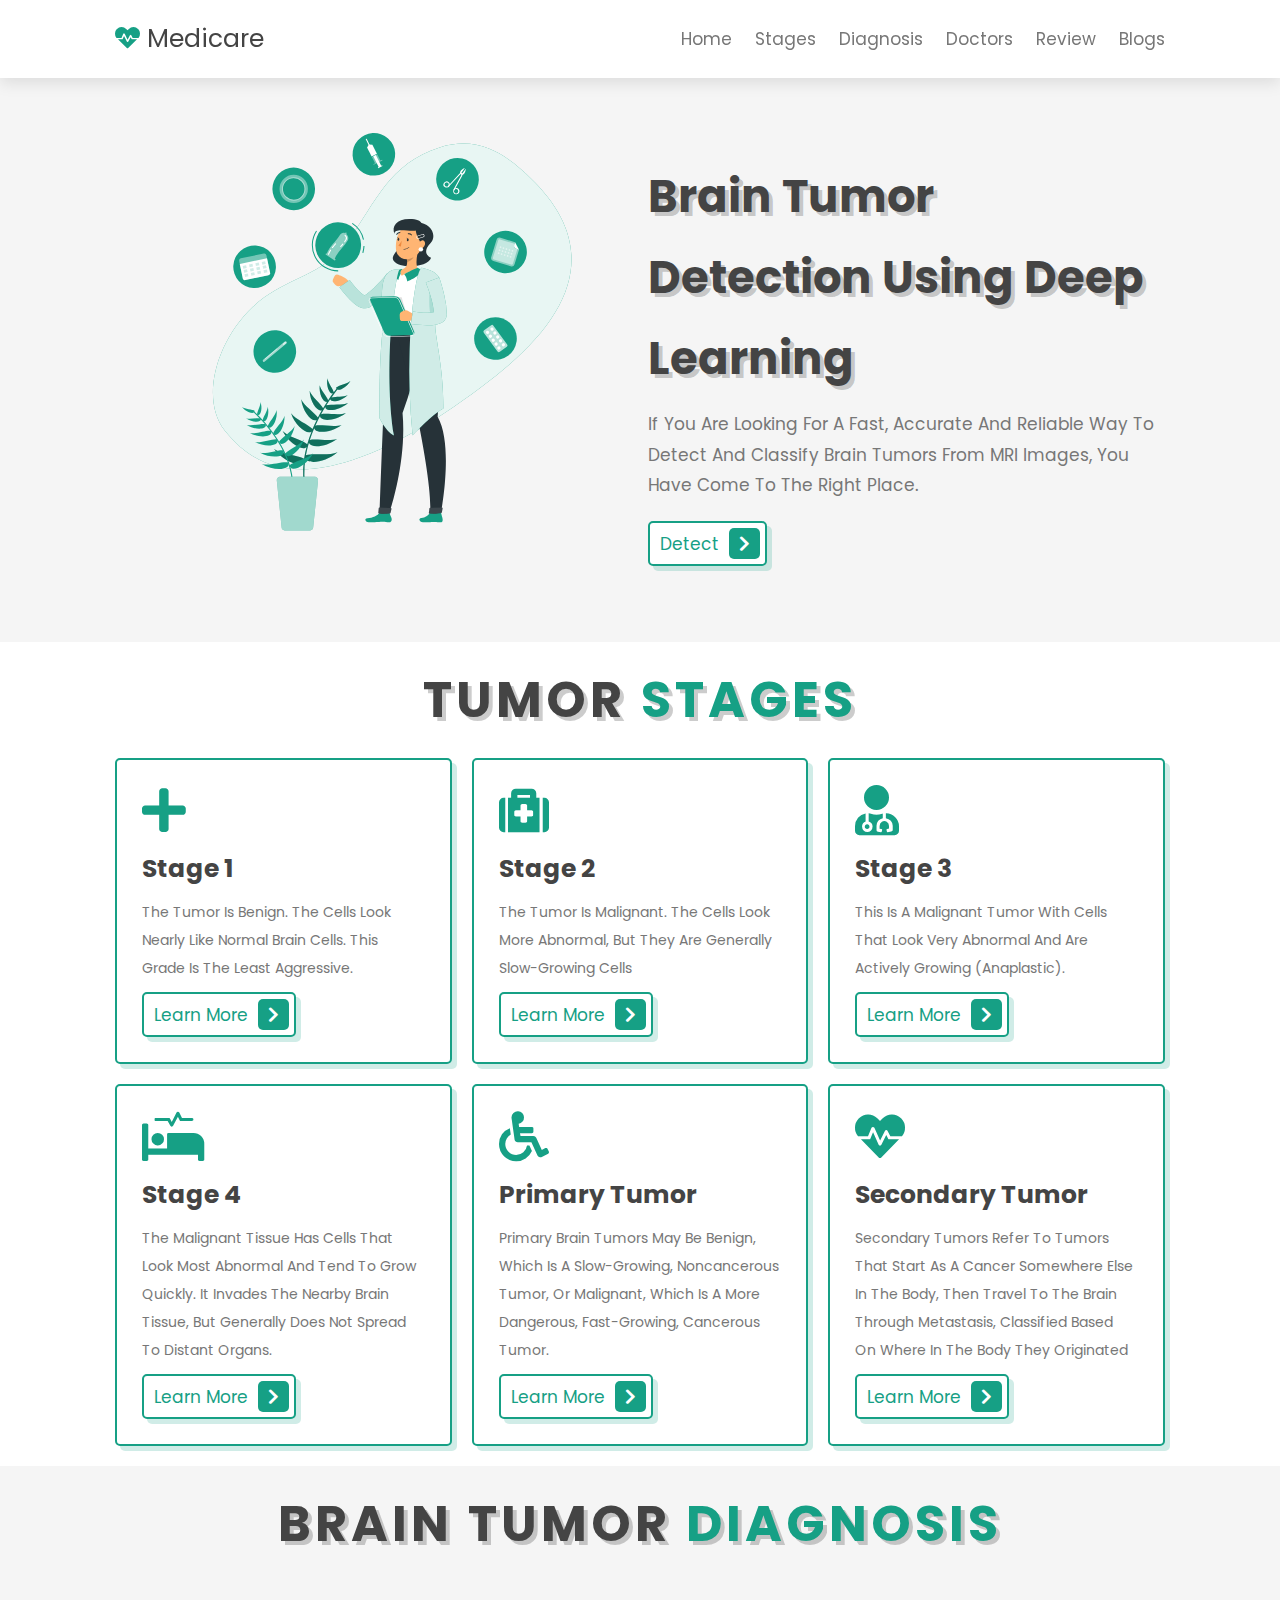
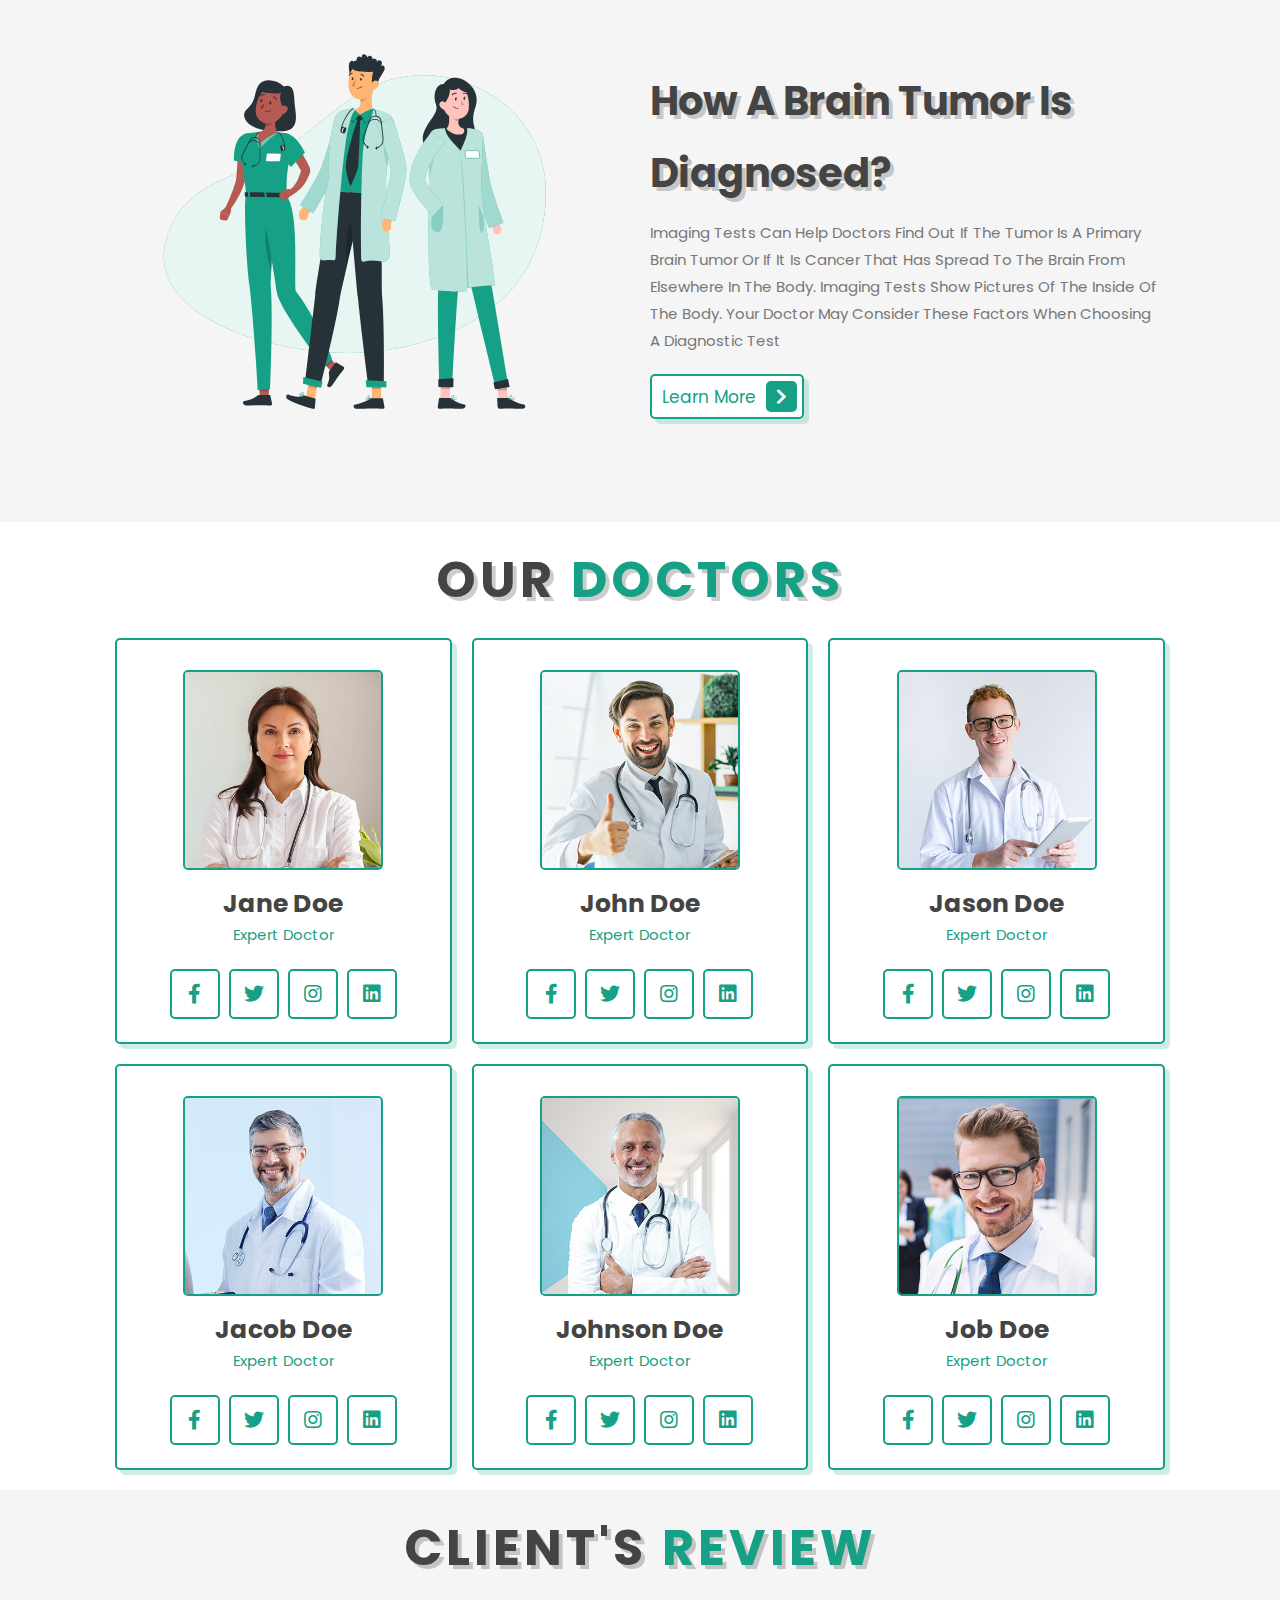
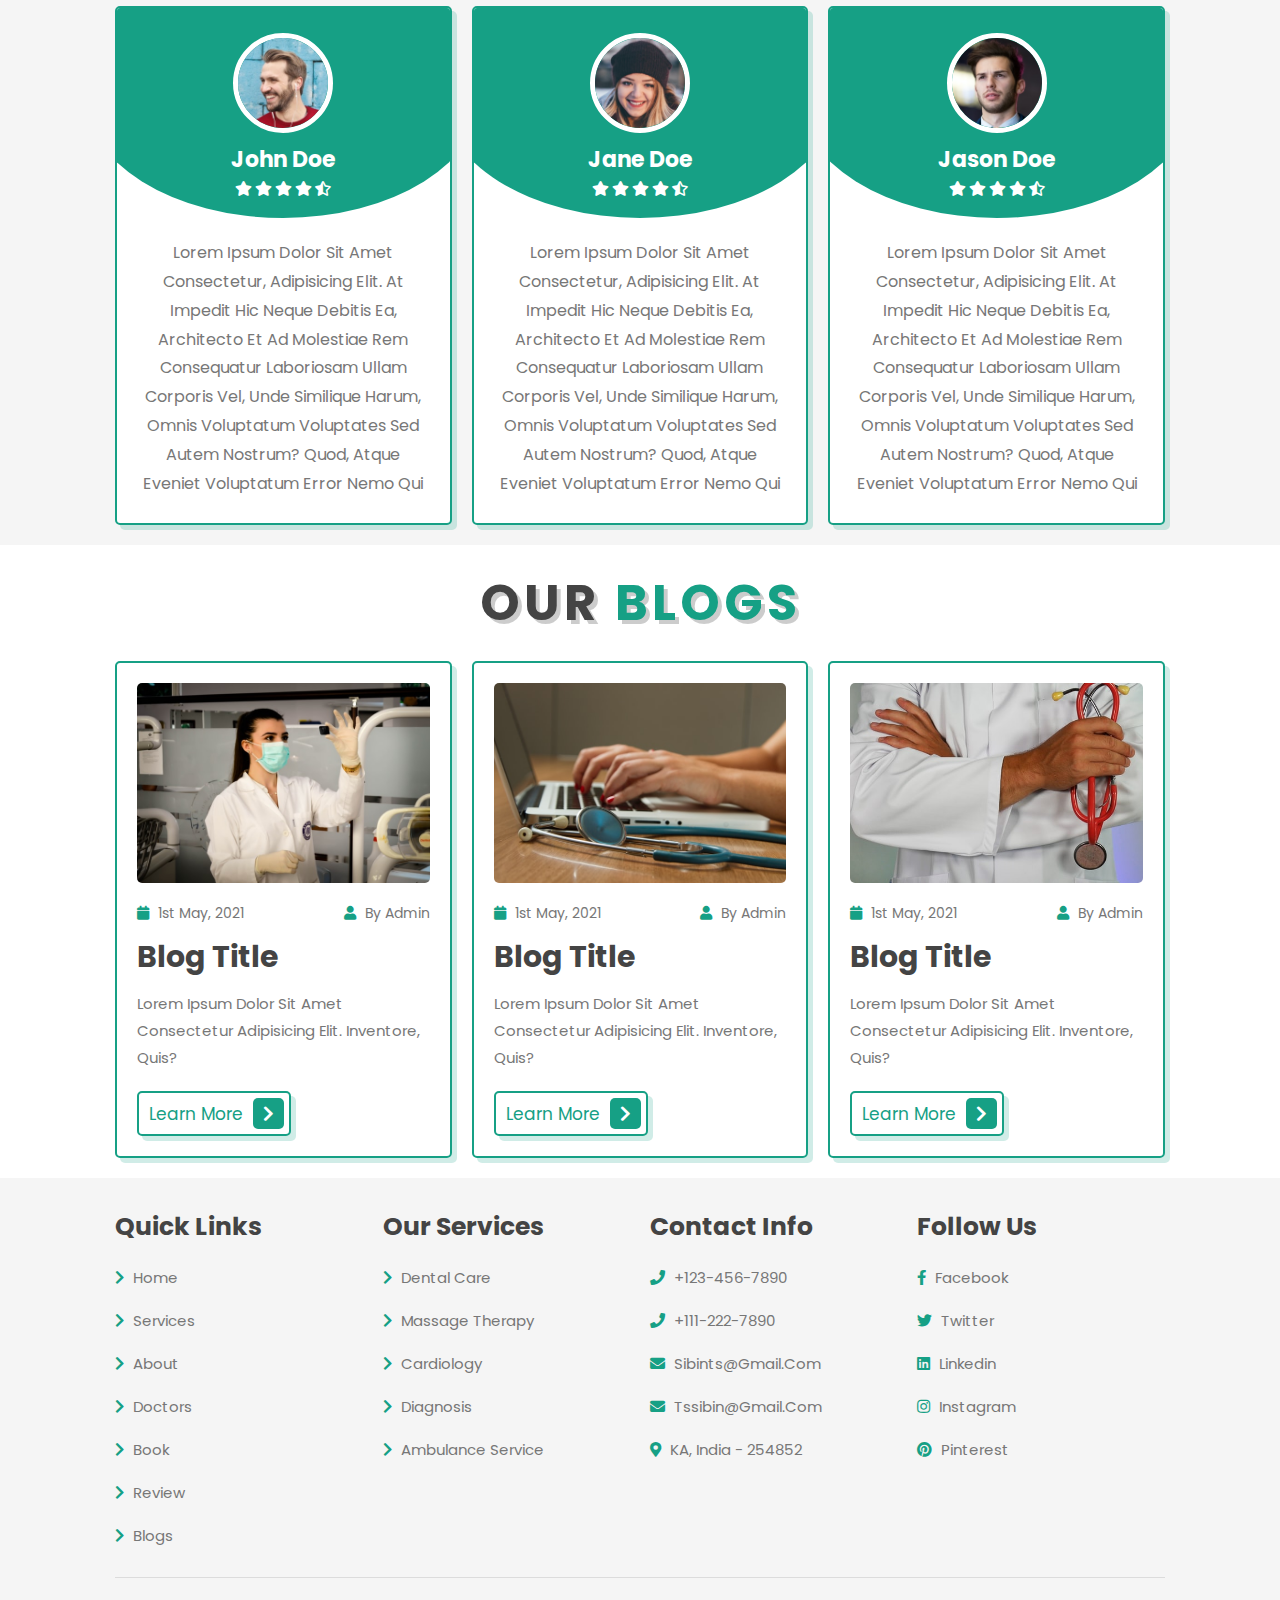
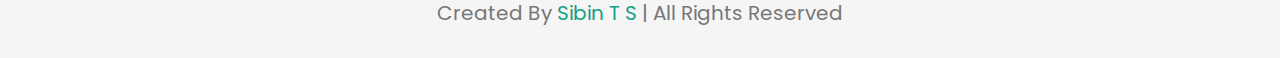
==== index.html @ 8ecdb1a4 "first commit" ====
<!DOCTYPE html>
<html lang="en">

<head>
    <meta charset="UTF-8">
    <meta http-equiv="X-UA-Compatible" content="IE=edge">
    <meta name="viewport" content="width=device-width, initial-scale=1.0">
    <link rel="icon" type="image/x-icon" href="/image/favicon/favicon.jpg">
    <title>Medicare</title>

    <!-- font awesome cdn link -->
    <link rel="stylesheet" href="https://cdnjs.cloudflare.com/ajax/libs/font-awesome/5.15.4/css/all.min.css">

    <!-- custom css file link -->
    <link rel="stylesheet" href="style.css">

</head>

<body>

    <!-- header section starts -->

    <header class="header">

        <a href="#" class="logo"> <i class="fas fa-heartbeat"></i> medicare </a>

        <nav class="navbar">
            <a href="#home">home</a>
            <a href="#stages">stages</a>
            <a href="#diagnosis">diagnosis</a>
            <a href="#doctors">doctors</a>
            <!-- <a href="#book">upload</a> -->
            <a href="#review">review</a>
            <a href="#blogs">blogs</a>
        </nav>

        <div id="menu-btn" class="fas fa-bars"></div>

    </header>


    <!-- header section ends -->

    <!-- home section start -->

    <section class="home" id="home">

        <div class="image">
            <img src="image/home-img.svg" alt="">
        </div>

        <div class="content">
            <h3>Brain Tumor detection using Deep Learning</h3>
            <p>If you are looking for a fast, accurate and reliable way to detect and classify brain tumors from MRI images, you have come to the right place.</p>
            <a href="#" class="btn"> detect <span class="fas fa-chevron-right"></span> </a>
        </div>


    </section>


    <!-- stages section starts -->

    <section class="stages" id="stages">

        <h1 class="heading"> Tumor <span>stages</span> </h1>

        <div class="box-container">

            <div class="box">
                <i class="fas fa-plus"></i>
                <h3>Stage 1</h3>
                <p>The tumor is benign. The cells look nearly like normal brain cells. This grade is the least aggressive.</p>
                <a href="stages/stage1.html" class="btn"> learn more <span class="fas fa-chevron-right"></span> </a>
            </div>

            <div class="box">
                <i class="fas fa-medkit"></i>
                <h3>Stage 2</h3>
                <p>The tumor is malignant. The cells look more abnormal, but they are generally slow-growing cells</p>
                <a href="stages/stage2.html" class="btn"> learn more <span class="fas fa-chevron-right"></span> </a>
            </div>

            <div class="box">
                <i class="fas fa-user-md"></i>
                <h3>Stage 3</h3>
                <p>This is a malignant tumor with cells that look very abnormal and are actively growing (anaplastic).</p>
                <a href="stages/stage3.html" class="btn"> learn more <span class="fas fa-chevron-right"></span> </a>
            </div>

            <div class="box">
                <i class="fas fa-procedures"></i>
                <h3>Stage 4</h3>
                <p>The malignant tissue has cells that look most abnormal and tend to grow quickly. It invades the nearby brain tissue, but generally does not spread to distant organs. </p>
                <a href="stages/stage4.html" class="btn"> learn more <span class="fas fa-chevron-right"></span> </a>
            </div>

            <div class="box">
                <i class="fa fa-wheelchair"></i>
                <h3>Primary tumor</h3>
                <p>Primary brain tumors may be benign, which is a slow-growing, noncancerous tumor, or malignant, which is a more dangerous, fast-growing, cancerous tumor.</p>
                <a href="stages/primary.html" class="btn"> learn more <span class="fas fa-chevron-right"></span> </a>
            </div>

            <div class="box">
                <i class="fas fa-heartbeat"></i>
                <h3>Secondary tumor</h3>
                <p>Secondary tumors refer to tumors that start as a cancer somewhere else in the body, then travel to the brain through metastasis, classified based on where in the body they originated</p>
                <a href="stages/secondary.html" class="btn"> learn more <span class="fas fa-chevron-right"></span> </a>
            </div>

        </div>

    </section>


    <!-- stages section ends -->

    <!-- diagnosis section starts -->

    <section class="diagnosis" id="diagnosis">

        <h1 class="heading"> brain tumor <span>diagnosis</span></h1>

        <div class="row">
            <div class="image">
                <img src="image/about-img.svg" alt="">
            </div>

            <div class="content">
                <h3>How a brain tumor is diagnosed?</h3>
                <p>Imaging tests can help doctors find out if the tumor is a primary brain tumor or if it is cancer that has spread to the brain from elsewhere in the body. Imaging tests show pictures of the inside of the body.
                    Your doctor may consider these factors when choosing a diagnostic test</p>
                <a href="diagnosis.html" class="btn"> learn more <span class="fas fa-chevron-right"></span> </a>
            </div>

        </div>

    </section>

    <!-- diagnosis section ends -->

    <!-- doctors section starts -->

    <section class="doctors" id="doctors">

        <h1 class="heading"> our <span>doctors</span> </h1>

        <div class="box-container">

            <div class="box">
                <img src="image/doc-1.jpg" alt="">
                <h3>Jane Doe</h3>
                <span>expert doctor</span>
                <div class="share">
                    <a href="#" class="fab fa-facebook-f"></a>
                    <a href="#" class="fab fa-twitter"></a>
                    <a href="#" class="fab fa-instagram"></a>
                    <a href="#" class="fab fa-linkedin"></a>
                </div>
            </div>

            <div class="box">
                <img src="image/doc-2.jpg" alt="">
                <h3>John Doe</h3>
                <span>expert doctor</span>
                <div class="share">
                    <a href="#" class="fab fa-facebook-f"></a>
                    <a href="#" class="fab fa-twitter"></a>
                    <a href="#" class="fab fa-instagram"></a>
                    <a href="#" class="fab fa-linkedin"></a>
                </div>
            </div>

            <div class="box">
                <img src="image/doc-3.jpg" alt="">
                <h3>Jason Doe</h3>
                <span>expert doctor</span>
                <div class="share">
                    <a href="#" class="fab fa-facebook-f"></a>
                    <a href="#" class="fab fa-twitter"></a>
                    <a href="#" class="fab fa-instagram"></a>
                    <a href="#" class="fab fa-linkedin"></a>
                </div>
            </div>

            <div class="box">
                <img src="image/doc-4.jpg" alt="">
                <h3>Jacob Doe</h3>
                <span>expert doctor</span>
                <div class="share">
                    <a href="#" class="fab fa-facebook-f"></a>
                    <a href="#" class="fab fa-twitter"></a>
                    <a href="#" class="fab fa-instagram"></a>
                    <a href="#" class="fab fa-linkedin"></a>
                </div>
            </div>

            <div class="box">
                <img src="image/doc-5.jpg" alt="">
                <h3>Johnson Doe</h3>
                <span>expert doctor</span>
                <div class="share">
                    <a href="#" class="fab fa-facebook-f"></a>
                    <a href="#" class="fab fa-twitter"></a>
                    <a href="#" class="fab fa-instagram"></a>
                    <a href="#" class="fab fa-linkedin"></a>
                </div>
            </div>

            <div class="box">
                <img src="image/doc-6.jpg" alt="">
                <h3>Job Doe</h3>
                <span>expert doctor</span>
                <div class="share">
                    <a href="#" class="fab fa-facebook-f"></a>
                    <a href="#" class="fab fa-twitter"></a>
                    <a href="#" class="fab fa-instagram"></a>
                    <a href="#" class="fab fa-linkedin"></a>
                </div>
            </div>

        </div>

    </section>

    <!-- doctors section starts -->

    <!-- booking section starts -->
<!-- 
    <section class="book" id="book">

        <h1 class="heading"> <span>book</span> now </h1>

        <div class="row">

            <div class="image">
                <img src="image/book-img.svg" alt="">
            </div>

            <form action="">
                <h3>book appointment</h3>
                <input type="text" placeholder="your name" class="box">
                <input type="text" placeholder="your number" class="box">
                <input type="email" placeholder="your email" class="box">
                <input type="date" class="box">
                <input type="submit" value="book now" class="btn">
            </form>

        </div>

    </section> -->

    <!-- booking section ends -->

    <!-- review section starts -->

    <section class="review" id="review">

        <h1 class="heading"> client's <span>review</span> </h1>

        <div class="box-container">

            <div class="box">
                <img src="image/pic-1.png" alt="">
                <h3>John Doe</h3>
                <div class="stars">
                    <i class="fas fa-star"></i>
                    <i class="fas fa-star"></i>
                    <i class="fas fa-star"></i>
                    <i class="fas fa-star"></i>
                    <i class="fas fa-star-half-alt"></i>
                </div>
                <p class="text">Lorem ipsum dolor sit amet consectetur, adipisicing elit. At impedit hic neque debitis ea, architecto et ad molestiae rem consequatur laboriosam ullam corporis vel, unde similique harum, omnis voluptatum voluptates sed autem nostrum? Quod, atque eveniet voluptatum error nemo qui</p>
            </div>

            <div class="box">
                <img src="image/pic-2.png" alt="">
                <h3>Jane Doe</h3>
                <div class="stars">
                    <i class="fas fa-star"></i>
                    <i class="fas fa-star"></i>
                    <i class="fas fa-star"></i>
                    <i class="fas fa-star"></i>
                    <i class="fas fa-star-half-alt"></i>
                </div>
                <p class="text">Lorem ipsum dolor sit amet consectetur, adipisicing elit. At impedit hic neque debitis ea, architecto et ad molestiae rem consequatur laboriosam ullam corporis vel, unde similique harum, omnis voluptatum voluptates sed autem nostrum? Quod, atque eveniet voluptatum error nemo qui</p>
            </div>

            <div class="box">
                <img src="image/pic-3.png" alt="">
                <h3>Jason Doe</h3>
                <div class="stars">
                    <i class="fas fa-star"></i>
                    <i class="fas fa-star"></i>
                    <i class="fas fa-star"></i>
                    <i class="fas fa-star"></i>
                    <i class="fas fa-star-half-alt"></i>
                </div>
                <p class="text">Lorem ipsum dolor sit amet consectetur, adipisicing elit. At impedit hic neque debitis ea, architecto et ad molestiae rem consequatur laboriosam ullam corporis vel, unde similique harum, omnis voluptatum voluptates sed autem nostrum? Quod, atque eveniet voluptatum error nemo qui</p>
            </div>

        </div>

    </section>

    <!-- review section ends -->

    <!-- blogs section starts -->

    <section class="blogs" id="blogs">

        <h1 class="heading"> our <span>blogs</span> </h1>

        <div class="box-container">

            <div class="box">
                <div class="image">
                    <img src="image/blog-1.jpg" alt="">
                </div>
                <div class="content">
                    <div class="icon">
                        <a href="#"> <i class="fas fa-calendar"></i> 1st may, 2021 </a>
                        <a href="#"> <i class="fas fa-user"></i> by admin </a>
                    </div>
                    <h3>blog title</h3>
                    <p>Lorem ipsum dolor sit amet consectetur adipisicing elit. Inventore, quis?</p>
                    <a href="#" class="btn"> learn more <span class="fas fa-chevron-right"></span> </a>
                </div>
            </div>

            <div class="box">
                <div class="image">
                    <img src="image/blog-2.jpg" alt="">
                </div>
                <div class="content">
                    <div class="icon">
                        <a href="#"> <i class="fas fa-calendar"></i> 1st may, 2021 </a>
                        <a href="#"> <i class="fas fa-user"></i> by admin </a>
                    </div>
                    <h3>blog title</h3>
                    <p>Lorem ipsum dolor sit amet consectetur adipisicing elit. Inventore, quis?</p>
                    <a href="#" class="btn"> learn more <span class="fas fa-chevron-right"></span> </a>
                </div>
            </div>

            <div class="box">
                <div class="image">
                    <img src="image/blog-3.jpg" alt="">
                </div>
                <div class="content">
                    <div class="icon">
                        <a href="#"> <i class="fas fa-calendar"></i> 1st may, 2021 </a>
                        <a href="#"> <i class="fas fa-user"></i> by admin </a>
                    </div>
                    <h3>blog title</h3>
                    <p>Lorem ipsum dolor sit amet consectetur adipisicing elit. Inventore, quis?</p>
                    <a href="#" class="btn"> learn more <span class="fas fa-chevron-right"></span> </a>
                </div>
            </div>

        </div>

    </section>

    <!-- blogs section ends -->

    <!-- footer section starts -->

    <section class="footer">

        <div class="box-container">

            <div class="box">
                <h3>quick links</h3>
                <a href="#"> <i class="fas fa-chevron-right"></i> home </a>
                <a href="#"> <i class="fas fa-chevron-right"></i> services </a>
                <a href="#"> <i class="fas fa-chevron-right"></i> about </a>
                <a href="#"> <i class="fas fa-chevron-right"></i> doctors </a>
                <a href="#"> <i class="fas fa-chevron-right"></i> book </a>
                <a href="#"> <i class="fas fa-chevron-right"></i> review </a>
                <a href="#"> <i class="fas fa-chevron-right"></i> blogs </a>
            </div>

            <div class="box">
                <h3>our services</h3>
                <a href="#"> <i class="fas fa-chevron-right"></i> dental care </a>
                <a href="#"> <i class="fas fa-chevron-right"></i> massage therapy </a>
                <a href="#"> <i class="fas fa-chevron-right"></i> cardiology </a>
                <a href="#"> <i class="fas fa-chevron-right"></i> diagnosis </a>
                <a href="#"> <i class="fas fa-chevron-right"></i> ambulance service </a>
            </div>

            <div class="box">
                <h3>contact info</h3>
                <a href="#"> <i class="fas fa-phone"></i> +123-456-7890 </a>
                <a href="#"> <i class="fas fa-phone"></i> +111-222-7890 </a>
                <a href="#"> <i class="fas fa-envelope"></i> sibints@gmail.com </a>
                <a href="#"> <i class="fas fa-envelope"></i> tssibin@gmail.com </a>
                <a href="#"> <i class="fas fa-map-marker-alt"></i> KA, India - 254852 </a>              
            </div>

            <div class="box">
                <h3>follow us</h3>
                <a href="#"> <i class="fab fa-facebook-f"></i> facebook </a>
                <a href="#"> <i class="fab fa-twitter"></i> twitter </a>
                <a href="#"> <i class="fab fa-linkedin"></i> linkedin </a>
                <a href="#"> <i class="fab fa-instagram"></i> instagram </a>
                <a href="#"> <i class="fab fa-pinterest"></i> pinterest </a> 
            </div>

        </div>

        <div class="credit"> created by <span>Sibin T S</span> | all rights reserved </div>

    </section>

    <!-- footer section ends -->







    <!-- custom js file link -->
    <script src="script.js"></script>

</body>

</html>
---- style.css ----
@import url('https://fonts.googleapis.com/css2?family=Poppins:wght@100;200;300;400;500;600;700&display=swap');

:root {
    --green: #16a085;
    --black: #444;
    --light-color: #777;
    --box-shadow: .5rem .5rem 0 rgba(22, 160, 133, .2);
    --text-shadow: .4rem .4rem 0 rgba(0, 0, 0, .2);
    --border: .2rem solid var(--green);
}

* {
    font-family: 'Poppins', sans-serif;
    margin: 0;
    padding: 0;
    box-sizing: border-box;
    outline: none;
    border: none;
    text-transform: capitalize;
    transition: all .2s ease-out;
    text-decoration: none;
}

html {
    font-size: 62.5%;
    overflow-x: hidden;
    scroll-padding-top: 7rem;
    scroll-behavior: smooth;
}

section {
    padding: 2rem 9%;
}

section:nth-child(even) {
    background: #f5f5f5;
}

.heading {
    text-align: center;
    padding-bottom: 2rem;
    text-shadow: var(--text-shadow);
    text-transform: uppercase;
    color: var(--black);
    font-size: 5rem;
    letter-spacing: .4rem;
}

.heading span {
    text-transform: uppercase;
    color: var(--green);
}

.btn {
    display: inline-block;
    margin-top: 1rem;
    padding: .5rem;
    padding-left: 1rem;
    border: var(--border);
    border-radius: .5rem;
    box-shadow: var(--box-shadow);
    color: var(--green);
    cursor: pointer;
    font-size: 1.7rem;
    background: #fff;
}

.btn span {
    padding: .7rem 1rem;
    border-radius: .5rem;
    background: var(--green);
    color: #fff;
    margin-left: .5rem;
}

.btn:hover {
    background: var(--green);
    color: #fff;
}

.btn:hover span {
    color: var(--green);
    background: #fff;
    margin-left: 1rem;
}

.header {
    padding: 2rem 9%;
    position: fixed;
    top: 0;
    left: 0;
    right: 0;
    z-index: 1000;
    box-shadow: 0 .5rem 1.5rem rgba(0, 0, 0, .1);
    display: flex;
    align-items: center;
    justify-content: space-between;
    background: #fff;
}

.header .logo {
    font-size: 2.5rem;
    color: var(--black);
}

.header .logo i {
    color: var(--green);
}

.header .navbar a {
    font-size: 1.7rem;
    color: var(--light-color);
    margin-left: 2rem;
}

.header .navbar a:hover {
    color: var(--green);
}

#menu-btn {
    font-size: 2.5rem;
    border-radius: .5rem;
    background: #eee;
    color: var(--green);
    padding: 1rem 1.5rem;
    cursor: pointer;
    display: none;
}

.home {
    display: flex;
    align-items: center;
    flex-wrap: wrap;
    gap: 1.5rem;
    padding-top: 10rem;
}

.home .image {
    flex: 1 1 45rem;
}

.home .image img {
    width: 100%;
}

.home .content {
    flex: 1 1 45rem;
}

.home .content h3 {
    font-size: 4.5rem;
    color: var(--black);
    line-height: 1.8;
    text-shadow: var(--text-shadow);
}

.home .content p {
    font-size: 1.7rem;
    color: var(--light-color);
    line-height: 1.8;
    padding: 1rem 0;
}

.stages .box-container {
    display: grid;
    grid-template-columns: repeat(auto-fit, minmax(30rem, 1fr));
    gap: 2rem;
}

.stages .box-container .box {
    background: #fff;
    border-radius: .5rem;
    box-shadow: var(--box-shadow);
    border: var(--border);
    padding: 2.5rem;
}

.stages .box-container .box i {
    color: var(--green);
    font-size: 5rem;
    padding-bottom: .5rem;
}

.stages .box-container .box h3 {
    color: var(--black);
    font-size: 2.5rem;
    padding: 1rem 0;
}

.stages .box-container .box p {
    color: var(--light-color);
    font-size: 1.4rem;
    line-height: 2;
}

.diagnosis .row {
    display: flex;
    align-items: center;
    flex-wrap: wrap;
    gap: 2rem;
}

.diagnosis .row .image {
    flex: 1 1 45rem;
}

.diagnosis .row .image img {
    width: 100%;
}

.diagnosis .row .content {
    flex: 1 1 45rem;
}

.diagnosis .row .content h3 {
    color: var(--black);
    text-shadow: var(--text-shadow);
    font-size: 4rem;
    line-height: 1.8;
}

.diagnosis .row .content p {
    color: var(--light-color);
    padding: 1rem 0;
    font-size: 1.5rem;
    line-height: 1.8;
}

.doctors .box-container {
    display: grid;
    grid-template-columns: repeat(auto-fit, minmax(30rem, 1fr));
    gap: 2rem;
}

.doctors .box-container .box {
    text-align: center;
    background: #fff;
    border-radius: .5rem;
    border: var(--border);
    box-shadow: var(--box-shadow);
    padding: 2rem;
}

.doctors .box-container .box img {
    height: 20rem;
    border: var(--border);
    border-radius: .5rem;
    margin-top: 1rem;
    margin-bottom: 1rem;
}

.doctors .box-container .box h3 {
    color: var(--black);
    font-size: 2.5rem;
}

.doctors .box-container .box span {
    color: var(--green);
    font-size: 1.5rem;
}

.doctors .box-container .box .share {
    padding-top: 2rem;
}

.doctors .box-container .box .share a {
    height: 5rem;
    width: 5rem;
    line-height: 4.5rem;
    font-size: 2rem;
    color: var(--green);
    border-radius: .5rem;
    border: var(--border);
    margin: .3rem;
}

.doctors .box-container .box .share a:hover {
    background: var(--green);
    color: #fff;
    box-shadow: var(--box-shadow);
}

.book .row {
    display: flex;
    align-items: center;
    flex-wrap: wrap;
    gap: 2rem;
}

.book .row .image {
    flex: 1 1 45rem;
}

.book .row .image img {
    width: 100%;
}

.book .row form {
    flex: 1 1 45rem;
    background: #fff;
    border: var(--border);
    box-shadow: var(--box-shadow);
    text-align: center;
    padding: 2rem;
    border-radius: .5rem;
}

.book .row form h3 {
    color: var(--black);
    padding-bottom: 1rem;
    font-size: 3rem;
}

.book .row form .box {
    width: 100%;
    margin: .7rem 0;
    border-radius: .5rem;
    border: var(--border);
    font-size: 1.6rem;
    color: var(--black);
    text-transform: none;
    padding: 1rem;
}

.book .row form .btn {
    padding: 1rem 4rem;
}

.review .box-container {
    display: grid;
    grid-template-columns: repeat(auto-fit, minmax(27rem, 1fr));
    gap: 2rem;
}

.review .box-container .box {
    border: var(--border);
    box-shadow: var(--box-shadow);
    border-radius: .5rem;
    padding: 2.5rem;
    background: #fff;
    text-align: center;
    position: relative;
    overflow: hidden;
    z-index: 0;
}

.review .box-container .box img {
    height: 10rem;
    width: 10rem;
    border-radius: 50%;
    object-fit: cover;
    border: .5rem solid #fff;
}

.review .box-container .box h3 {
    color: #fff;
    font-size: 2.2rem;
    padding: .5rem 0;
}

.review .box-container .box .stars i {
    color: #fff;
    font-size: 1.5rem;
}

.review .box-container .box .text {
    color: var(--light-color);
    line-height: 1.8;
    font-size: 1.6rem;
    padding-top: 4rem;
}

.review .box-container .box::before {
    content: '';
    position: absolute;
    top: -4rem;
    left: 50%;
    transform: translateX(-50%);
    background: var(--green);
    border-bottom-left-radius: 50%;
    border-bottom-right-radius: 50%;
    height: 25rem;
    width: 120%;
    z-index: -1;
}

.blogs .box-container {
    display: grid;
    grid-template-columns: repeat(auto-fit, minmax(30rem, 1fr));
    gap: 2rem;
}

.blogs .box-container .box {
    border: var(--border);
    box-shadow: var(--box-shadow);
    border-radius: .5rem;
    padding: 2rem;
}

.blogs .box-container .box .image {
    height: 20rem;
    overflow: hidden;
    border-radius: .5rem;
}

.blogs .box-container .box .image img {
    height: 100%;
    width: 100%;
    object-fit: cover;
}

.blogs .box-container .box:hover .image img {
    transform: scale(1.2);
}

.blogs .box-container .box .content {
    padding-top: 1rem;
}

.blogs .box-container .box .content .icon {
    padding: 1rem 0;
    display: flex;
    align-items: center;
    justify-content: space-between;
}

.blogs .box-container .box .content .icon a {
    font-size: 1.4rem;
    color: var(--light-color);
}

.blogs .box-container .box .content .icon a:hover {
    color: var(--green);
}

.blogs .box-container .box .content .icon a i {
    padding-right: .5rem;
    color: var(--green);
}

.blogs .box-container .box .content h3 {
    color: var(--black);
    font-size: 3rem;
}

.blogs .box-container .box .content p {
    color: var(--light-color);
    font-size: 1.5rem;
    line-height: 1.8;
    padding: 1rem 0;
}

.footer .box-container {
    display: grid;
    grid-template-columns: repeat(auto-fit, minmax(22rem, 1fr));
    gap: 2rem;
}

.footer .box-container .box h3 {
    font-size: 2.5rem;
    color: var(--black);
    padding: 1rem 0;
}

.footer .box-container .box a {
    display: block;
    font-size: 1.5rem;
    color: var(--light-color);
    padding: 1rem 0;
}

.footer .box-container .box a i {
    padding-right: .5rem;
    color: var(--green);
}

.footer .box-container .box a:hover i {
    padding-right: 2rem;
}

.footer .credit {
    padding: 1rem;
    padding-top: 2rem;
    margin-top: 2rem;
    text-align: center;
    font-size: 2rem;
    color: var(--light-color);
    border-top: .1rem solid rgba(0, 0, 0, .1);
}

.footer .credit span {
    color: var(--green);
}









/* media queries  */
@media (max-width:991px) {

    html {
        font-size: 55%;
    }

    .header {
        padding: 2rem;
    }

    section {
        padding: 2rem;
    }

}

@media (max-width:768px) {

    #menu-btn {
        display: initial;
    }

    .header .navbar {
        position: absolute;
        top: 115%;
        right: 2rem;
        border-radius: .5rem;
        box-shadow: var(--box-shadow);
        width: 30rem;
        border: var(--border);
        background: #fff;
        transform: scale(0);
        opacity: 0;
        transform-origin: top right;
        transition: none;
    }

    .header .navbar.active {
        transform: scale(1);
        opacity: 1;
        transition: .2s ease-out;
    }

    .header .navbar a {
        font-size: 2rem;
        display: block;
        margin: 2.5rem;
    }

}

@media (max-width:450px) {

    html {
        font-size: 50%;
    }

}
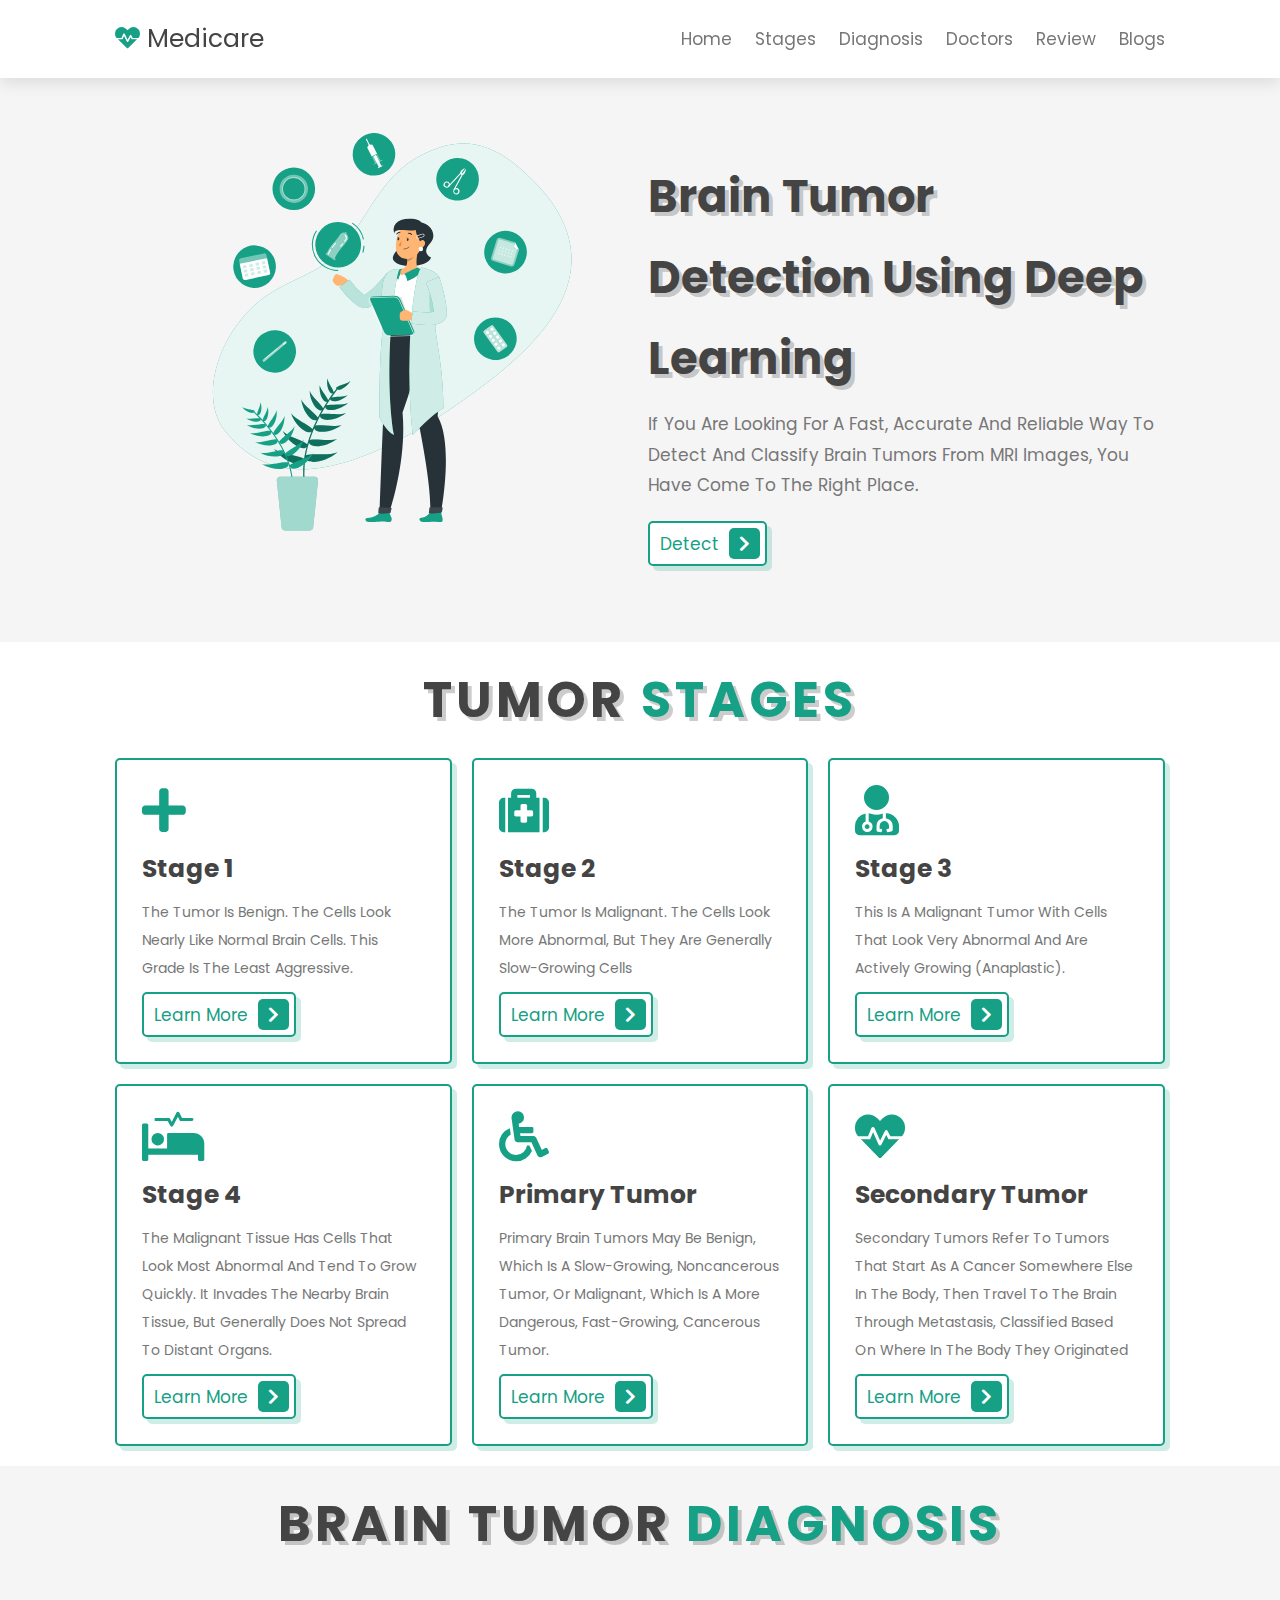
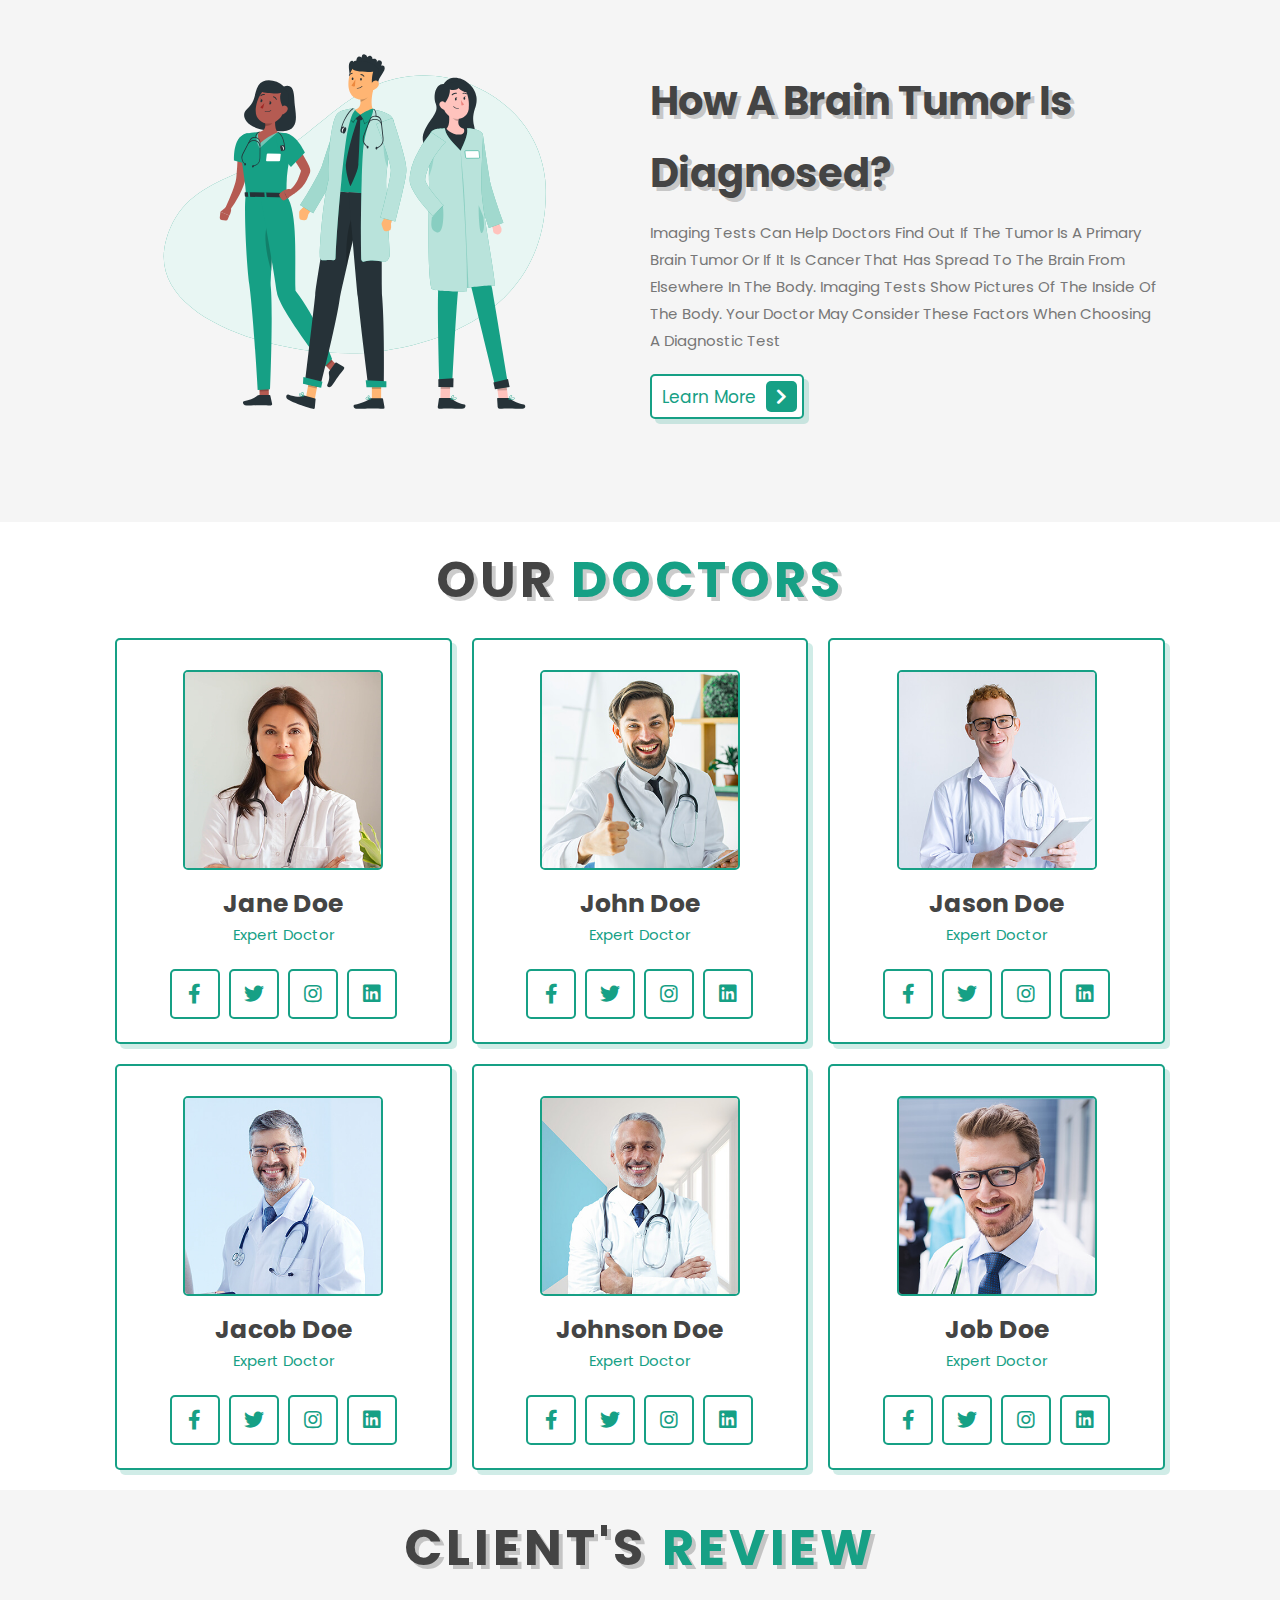
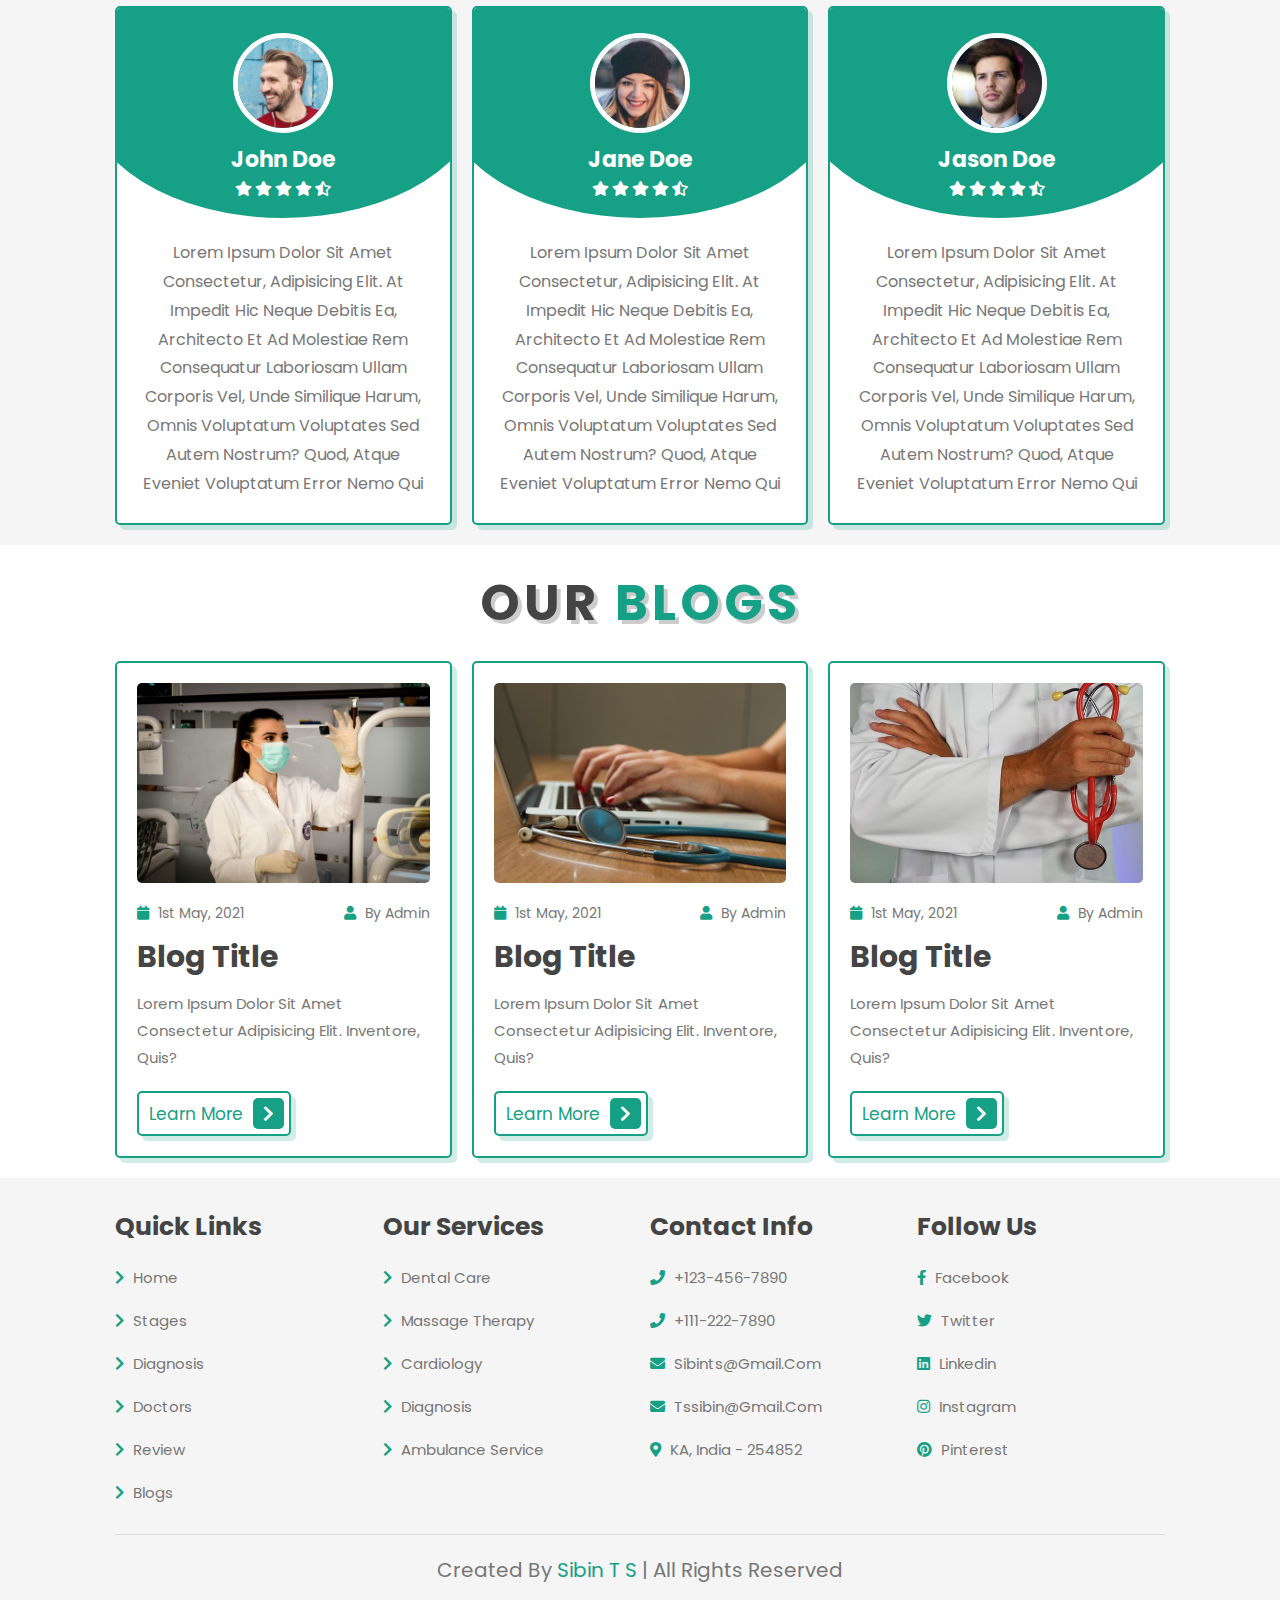
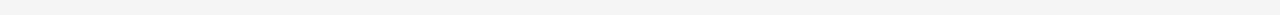
==== commit 24a4f4c0: "stage1 complete" ====
--- a/index.html
+++ b/index.html
@@ -374,10 +374,10 @@
             <div class="box">
                 <h3>quick links</h3>
                 <a href="#"> <i class="fas fa-chevron-right"></i> home </a>
-                <a href="#"> <i class="fas fa-chevron-right"></i> services </a>
-                <a href="#"> <i class="fas fa-chevron-right"></i> about </a>
+                <a href="#"> <i class="fas fa-chevron-right"></i> stages </a>
+                <a href="#"> <i class="fas fa-chevron-right"></i> diagnosis </a>
                 <a href="#"> <i class="fas fa-chevron-right"></i> doctors </a>
-                <a href="#"> <i class="fas fa-chevron-right"></i> book </a>
+                <!-- <a href="#"> <i class="fas fa-chevron-right"></i> book </a> -->
                 <a href="#"> <i class="fas fa-chevron-right"></i> review </a>
                 <a href="#"> <i class="fas fa-chevron-right"></i> blogs </a>
             </div>
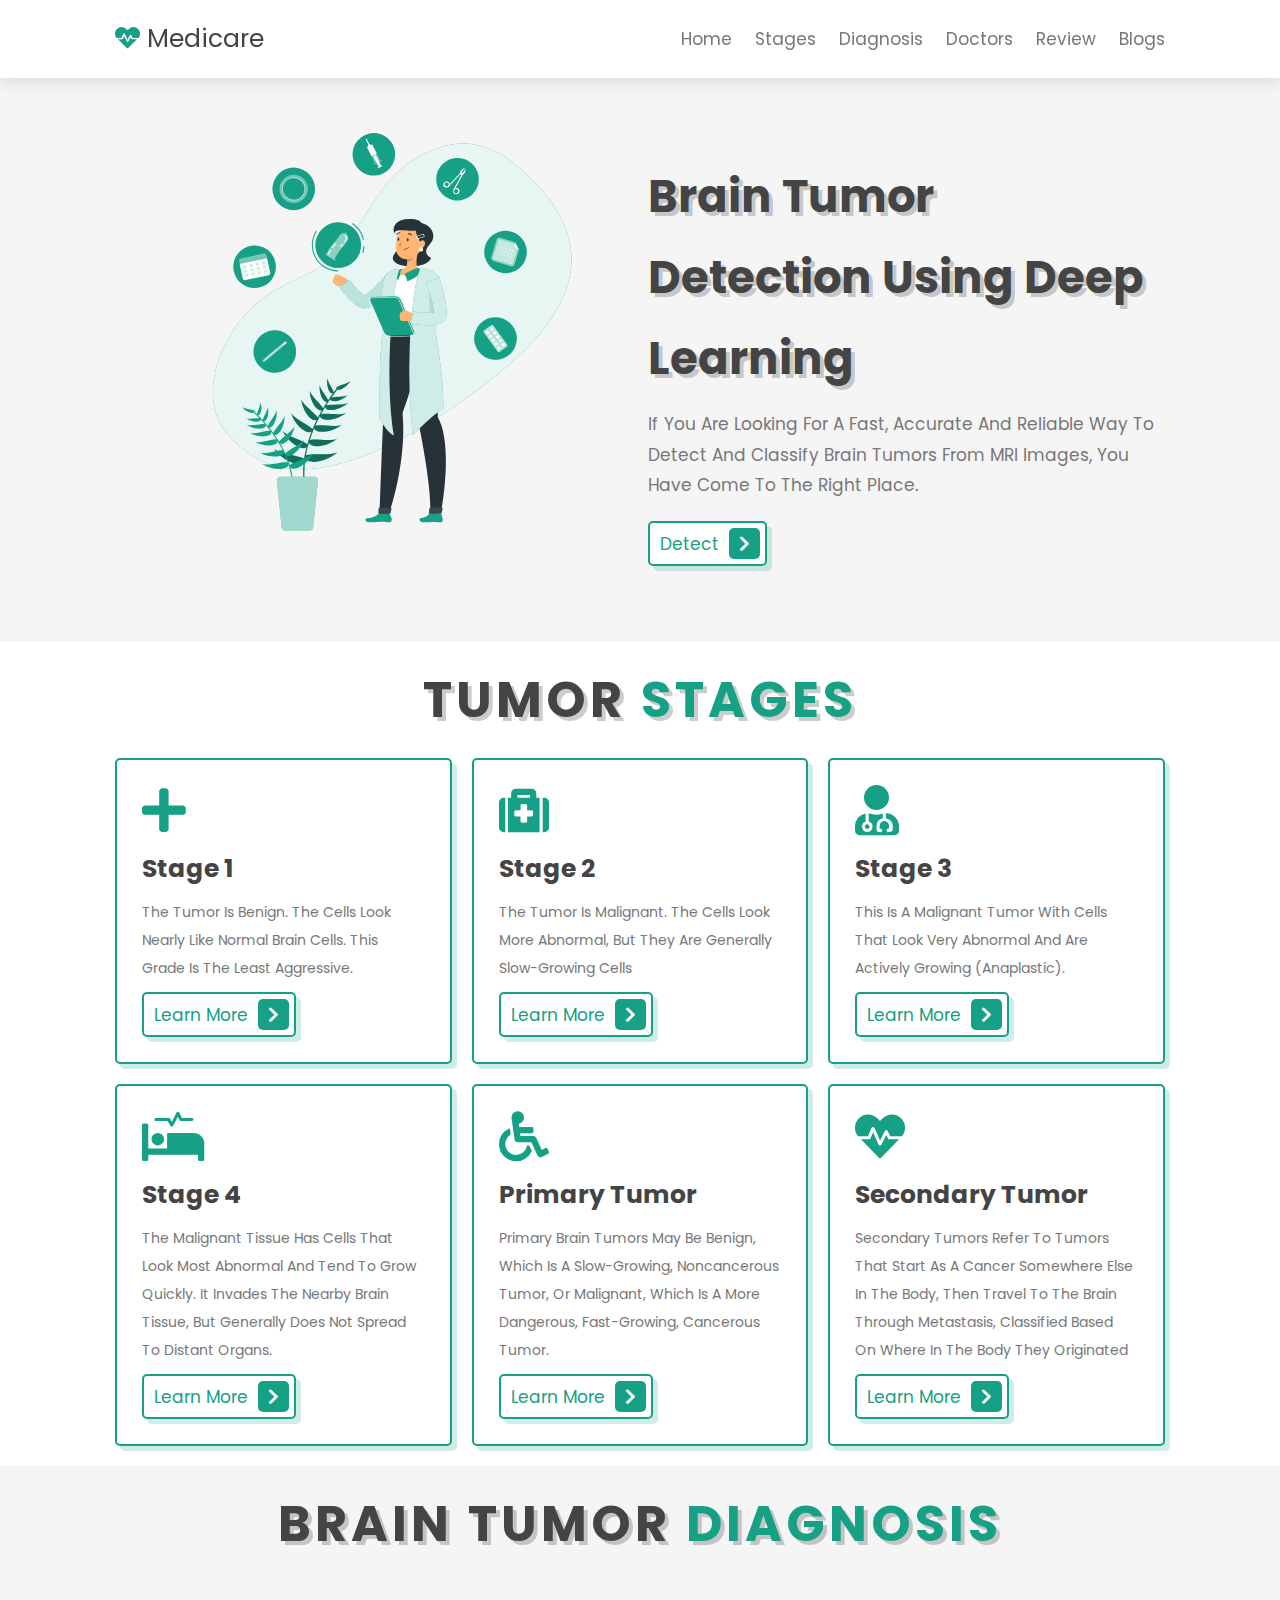
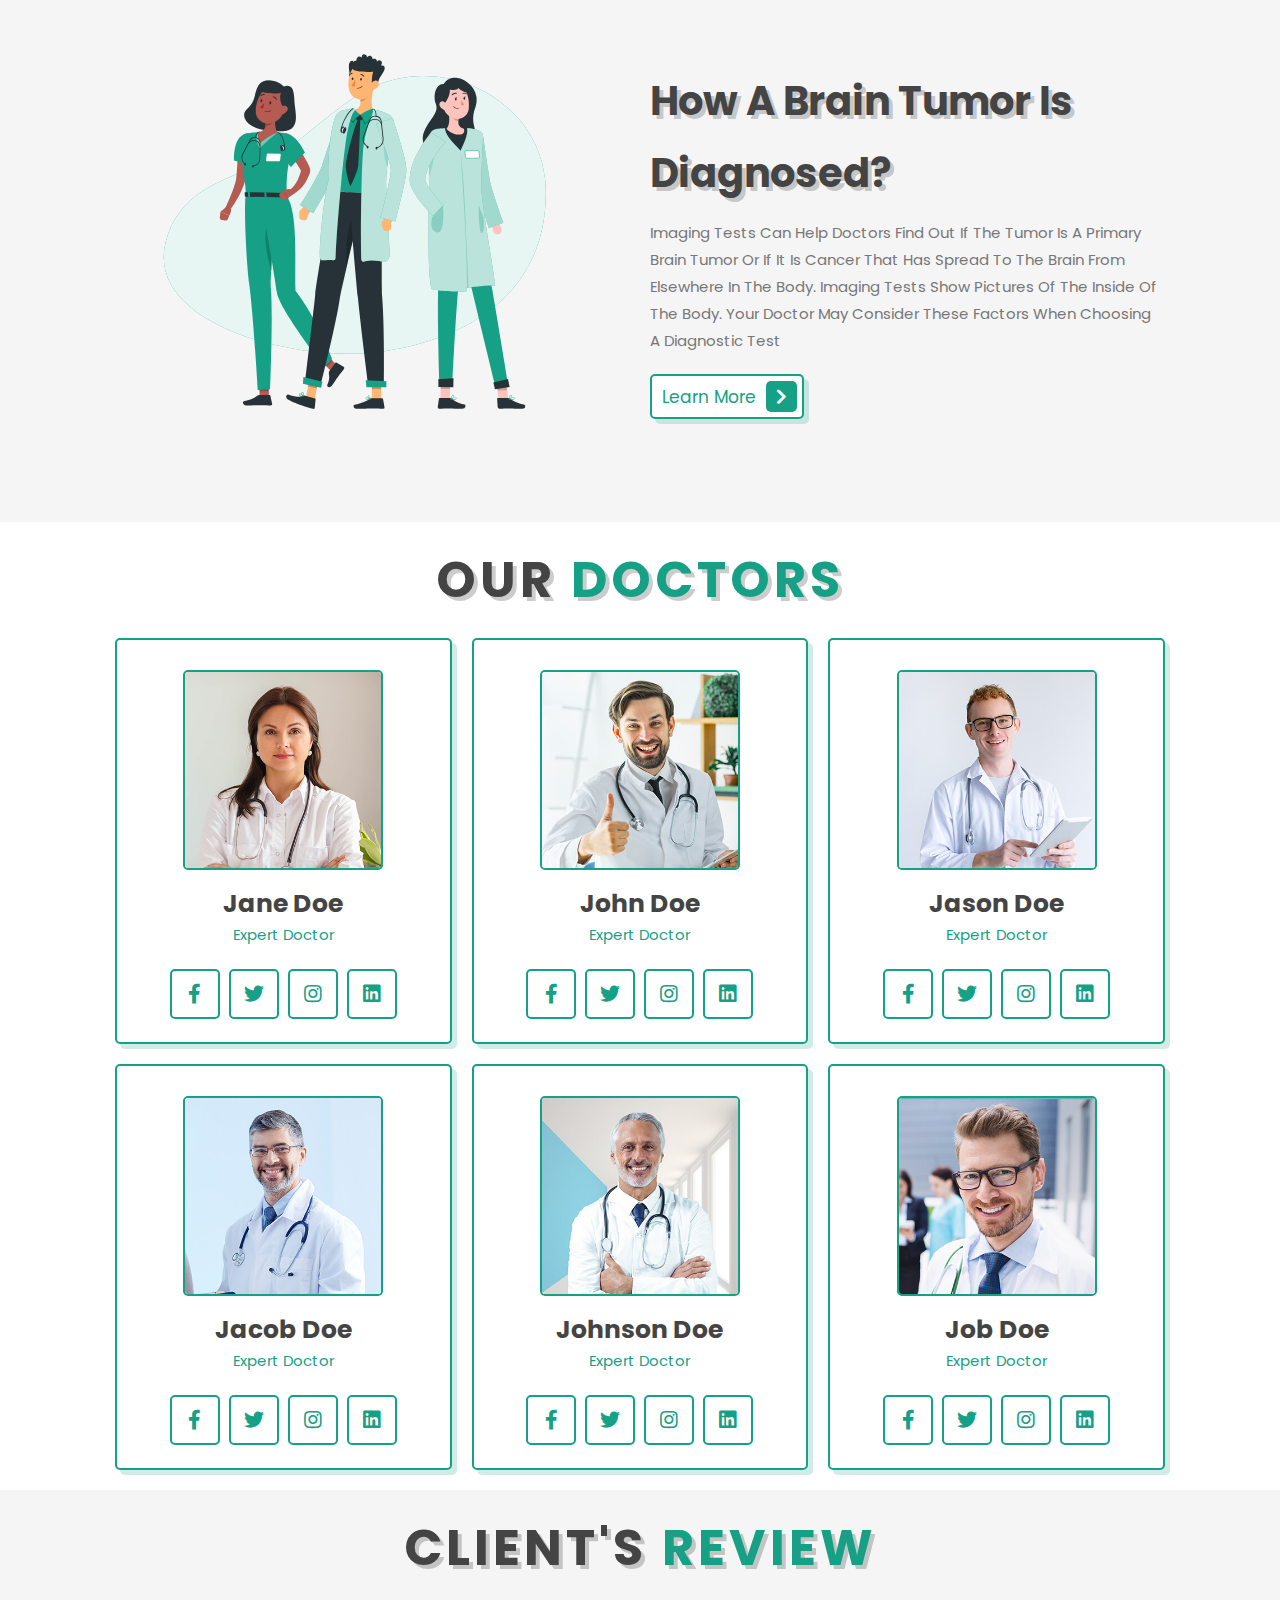
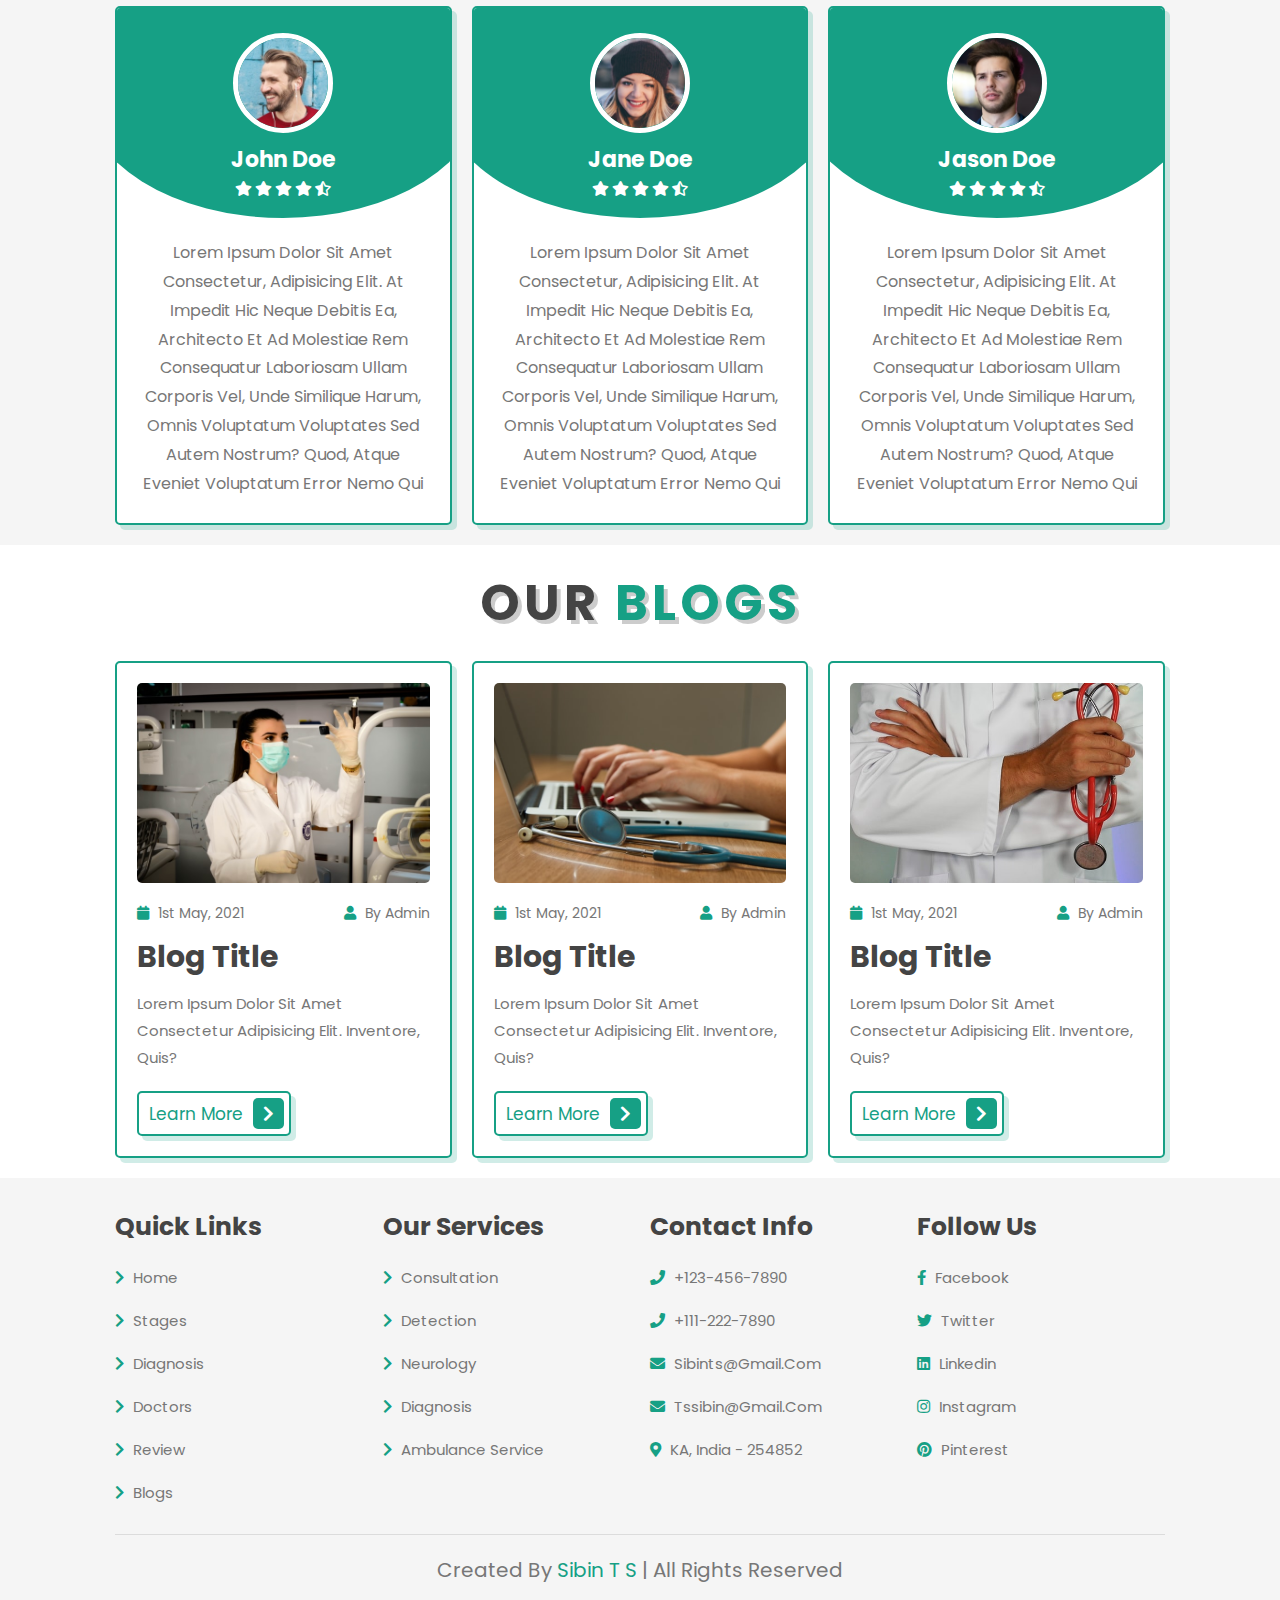
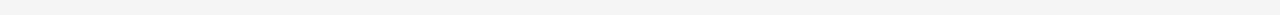
==== commit 3bfd55ec: "footer update complete" ====
--- a/index.html
+++ b/index.html
@@ -384,9 +384,9 @@
 
             <div class="box">
                 <h3>our services</h3>
-                <a href="#"> <i class="fas fa-chevron-right"></i> dental care </a>
-                <a href="#"> <i class="fas fa-chevron-right"></i> massage therapy </a>
-                <a href="#"> <i class="fas fa-chevron-right"></i> cardiology </a>
+                <a href="#"> <i class="fas fa-chevron-right"></i> consultation </a>
+                <a href="#"> <i class="fas fa-chevron-right"></i> detection </a>
+                <a href="#"> <i class="fas fa-chevron-right"></i> neurology </a>
                 <a href="#"> <i class="fas fa-chevron-right"></i> diagnosis </a>
                 <a href="#"> <i class="fas fa-chevron-right"></i> ambulance service </a>
             </div>
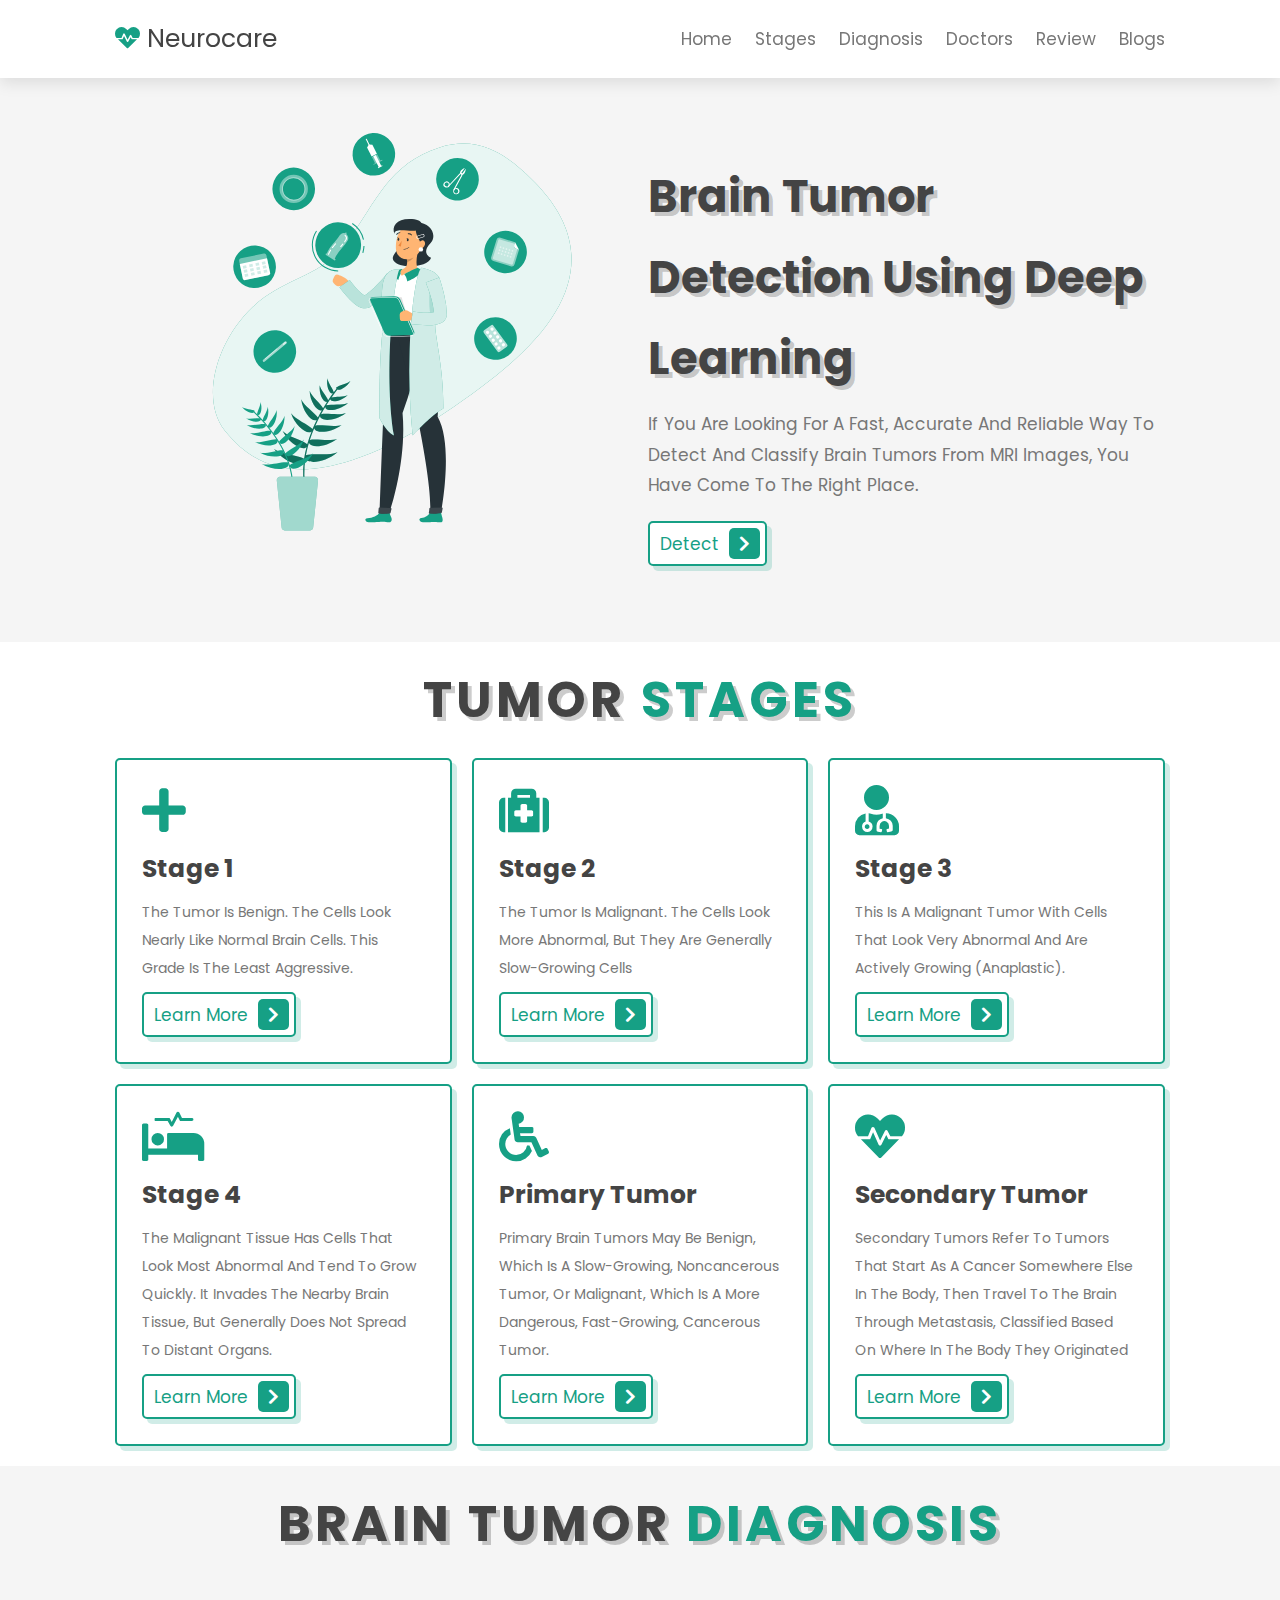
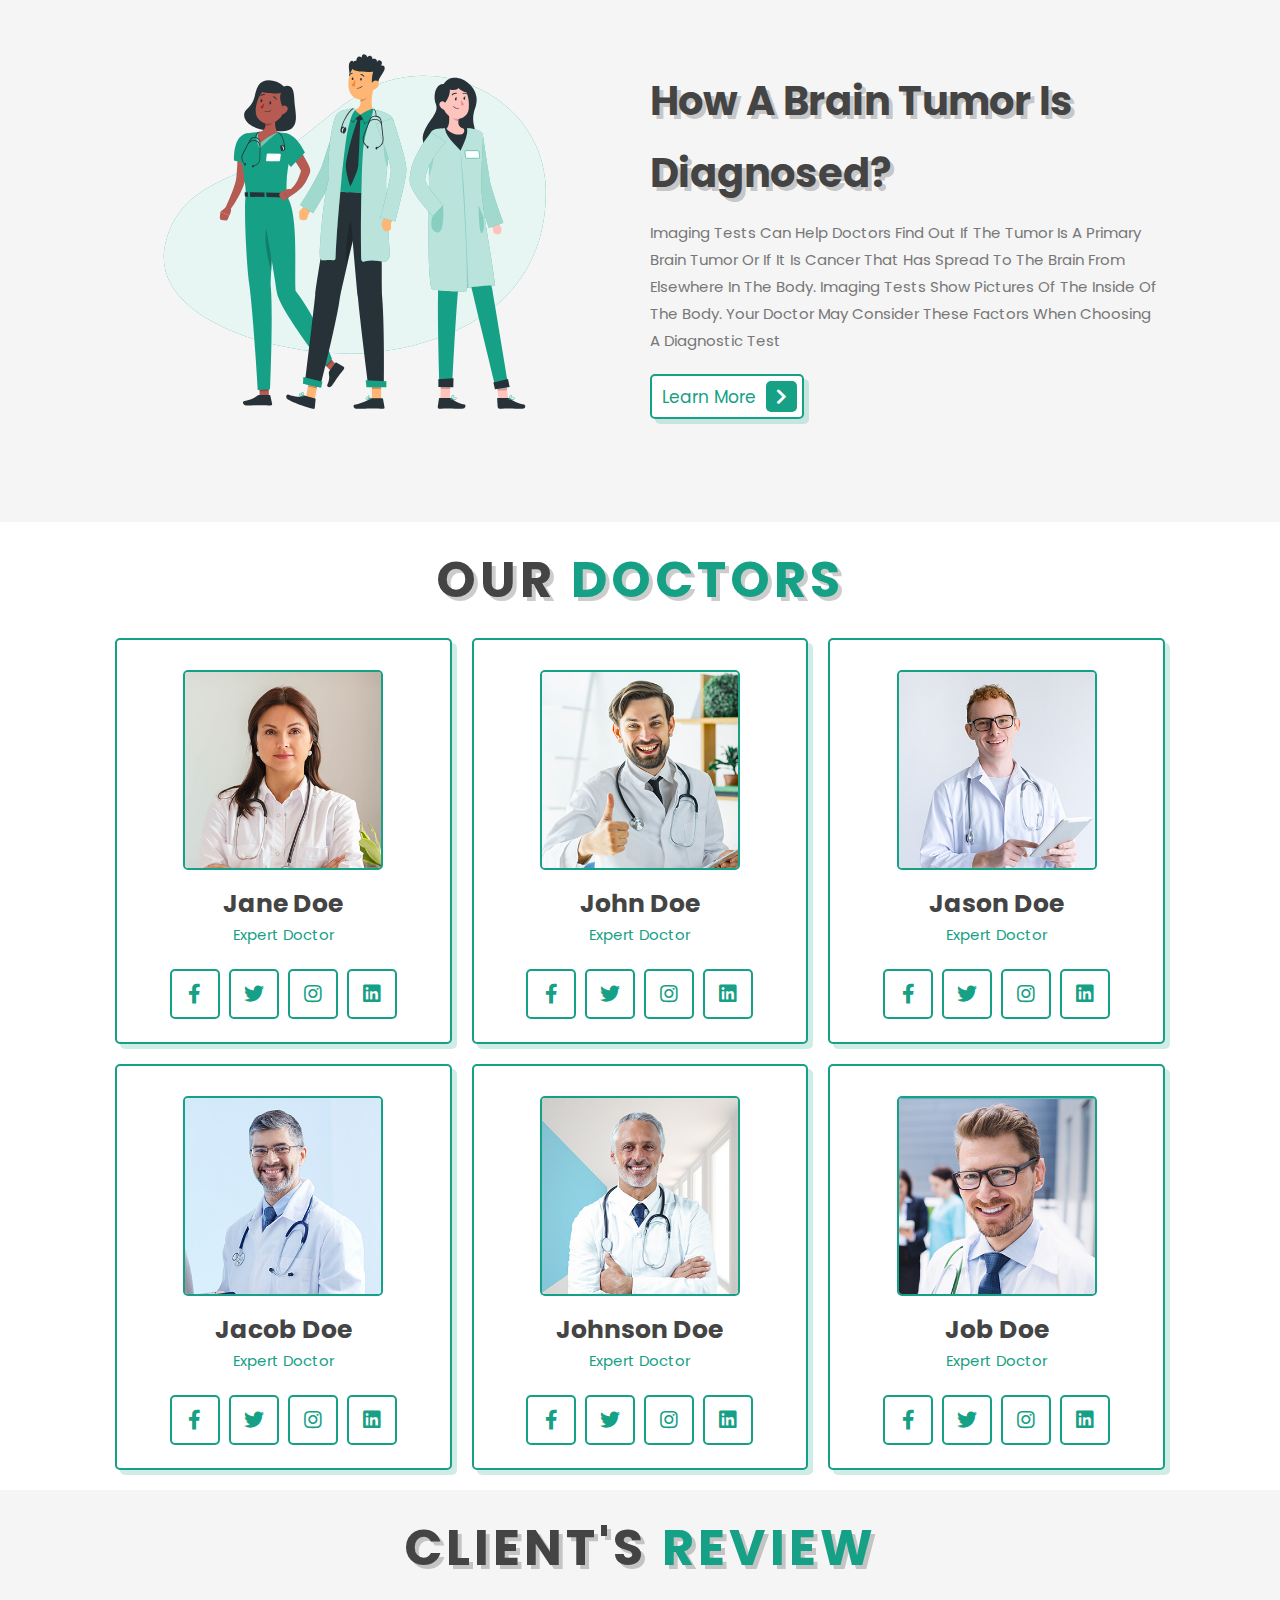
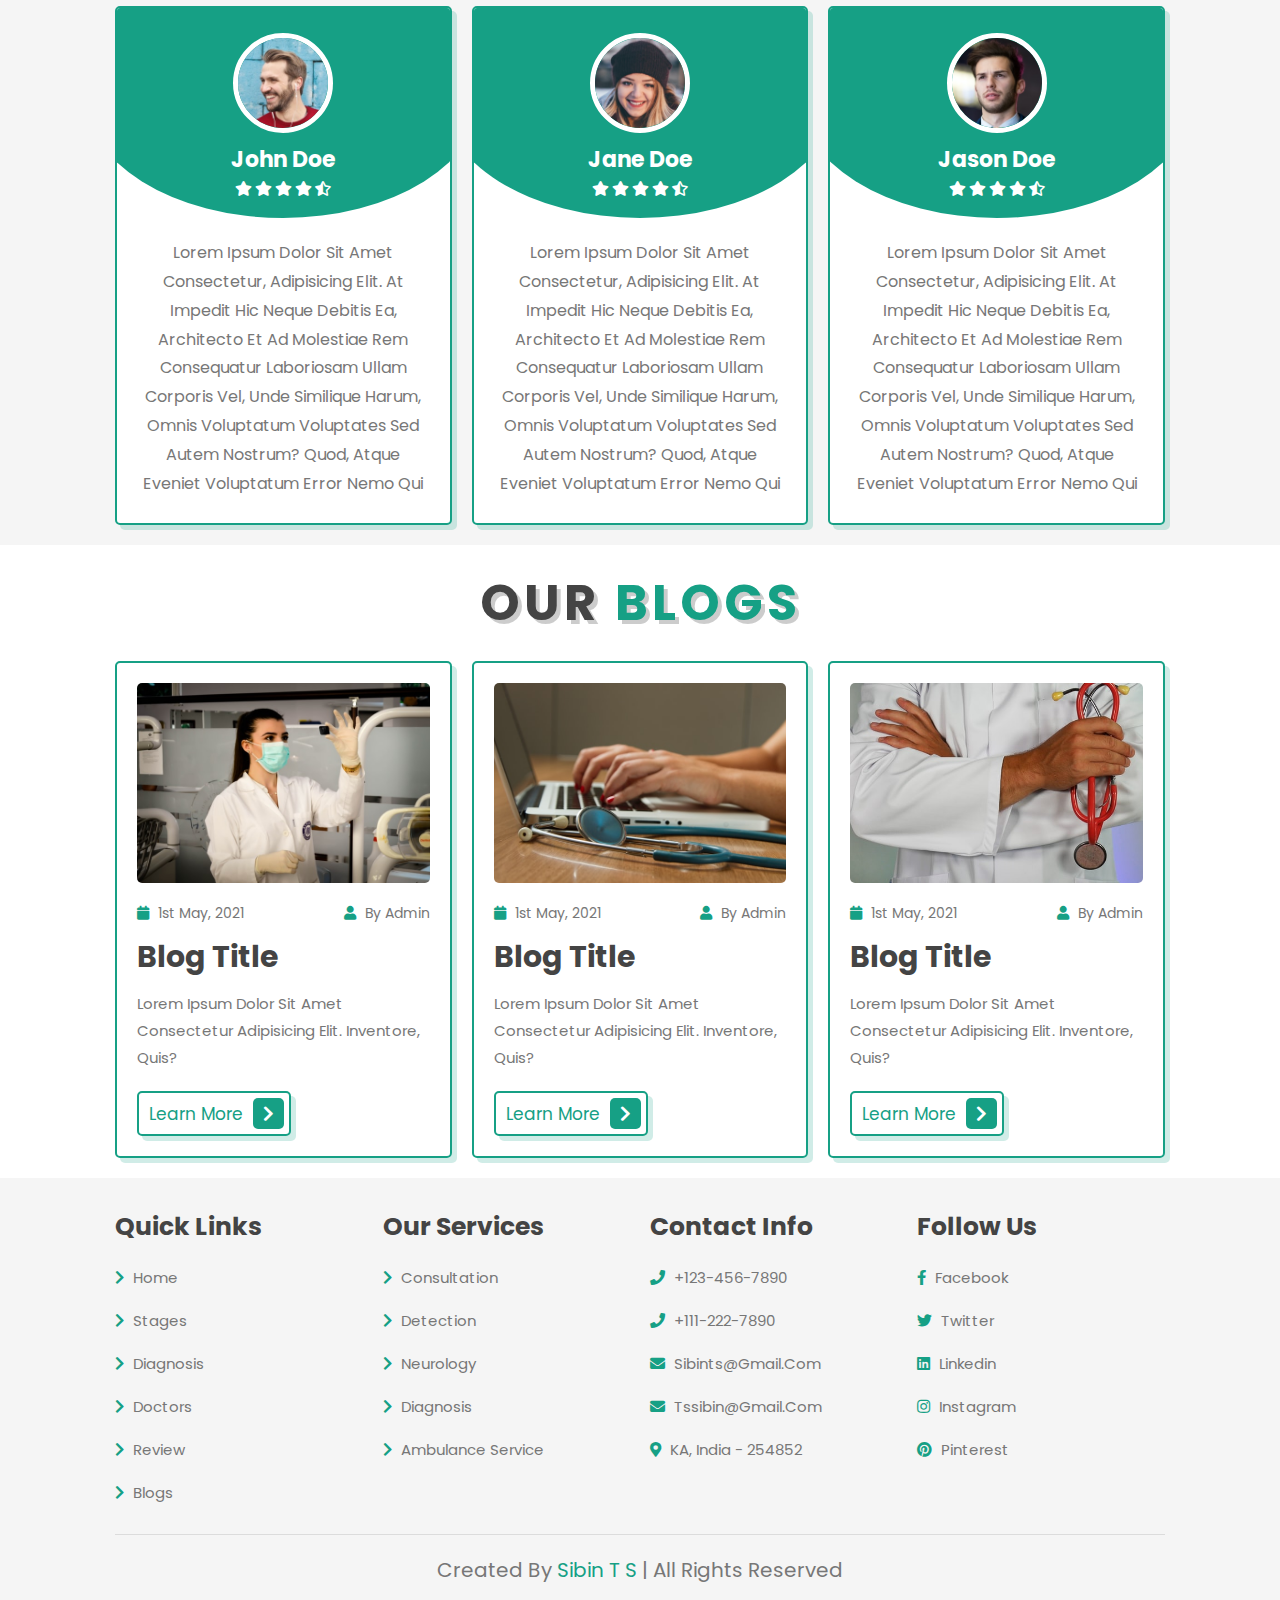
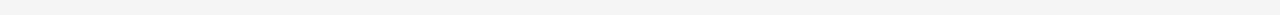
==== commit d9b9b133: "website name updated" ====
--- a/index.html
+++ b/index.html
@@ -6,7 +6,7 @@
     <meta http-equiv="X-UA-Compatible" content="IE=edge">
     <meta name="viewport" content="width=device-width, initial-scale=1.0">
     <link rel="icon" type="image/x-icon" href="/image/favicon/favicon.jpg">
-    <title>Medicare</title>
+    <title>Neurocare</title>
 
     <!-- font awesome cdn link -->
     <link rel="stylesheet" href="https://cdnjs.cloudflare.com/ajax/libs/font-awesome/5.15.4/css/all.min.css">
@@ -22,7 +22,7 @@
 
     <header class="header">
 
-        <a href="#" class="logo"> <i class="fas fa-heartbeat"></i> medicare </a>
+        <a href="#" class="logo"> <i class="fas fa-heartbeat"></i> Neurocare </a>
 
         <nav class="navbar">
             <a href="#home">home</a>
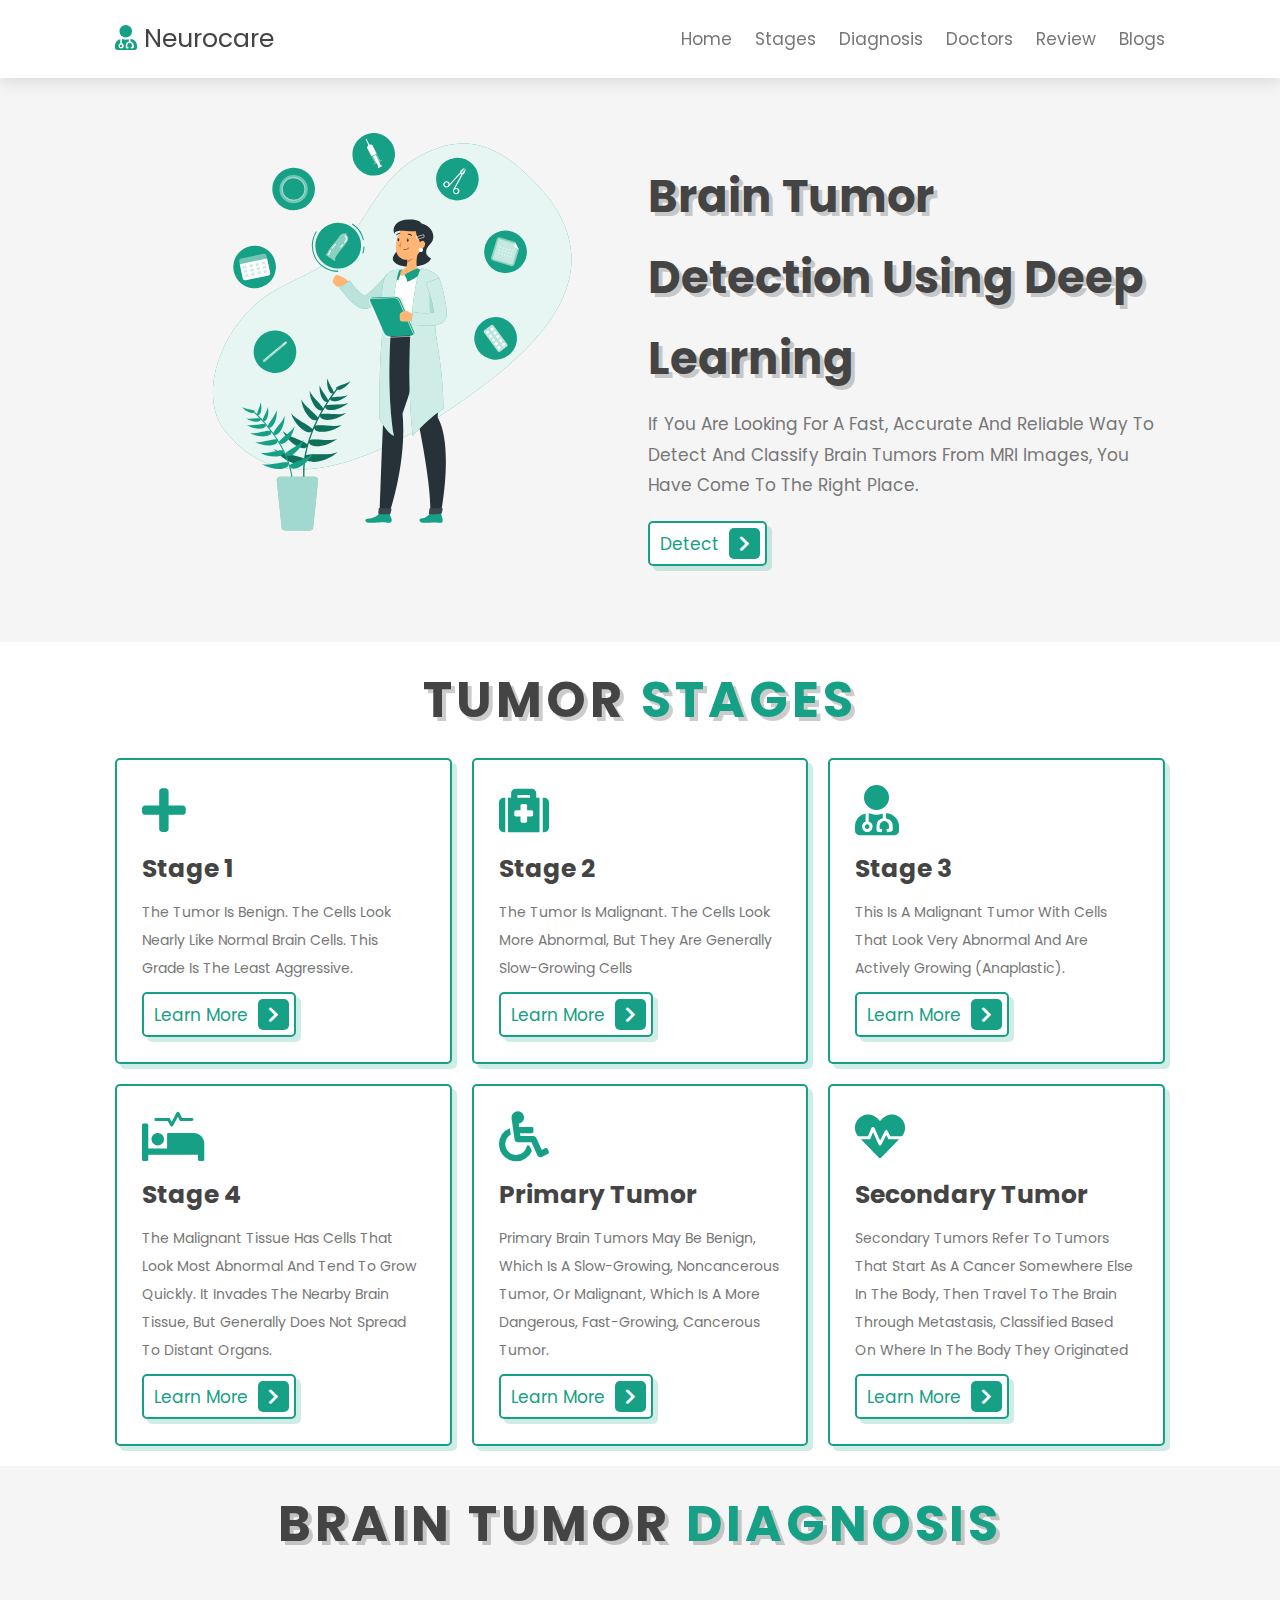
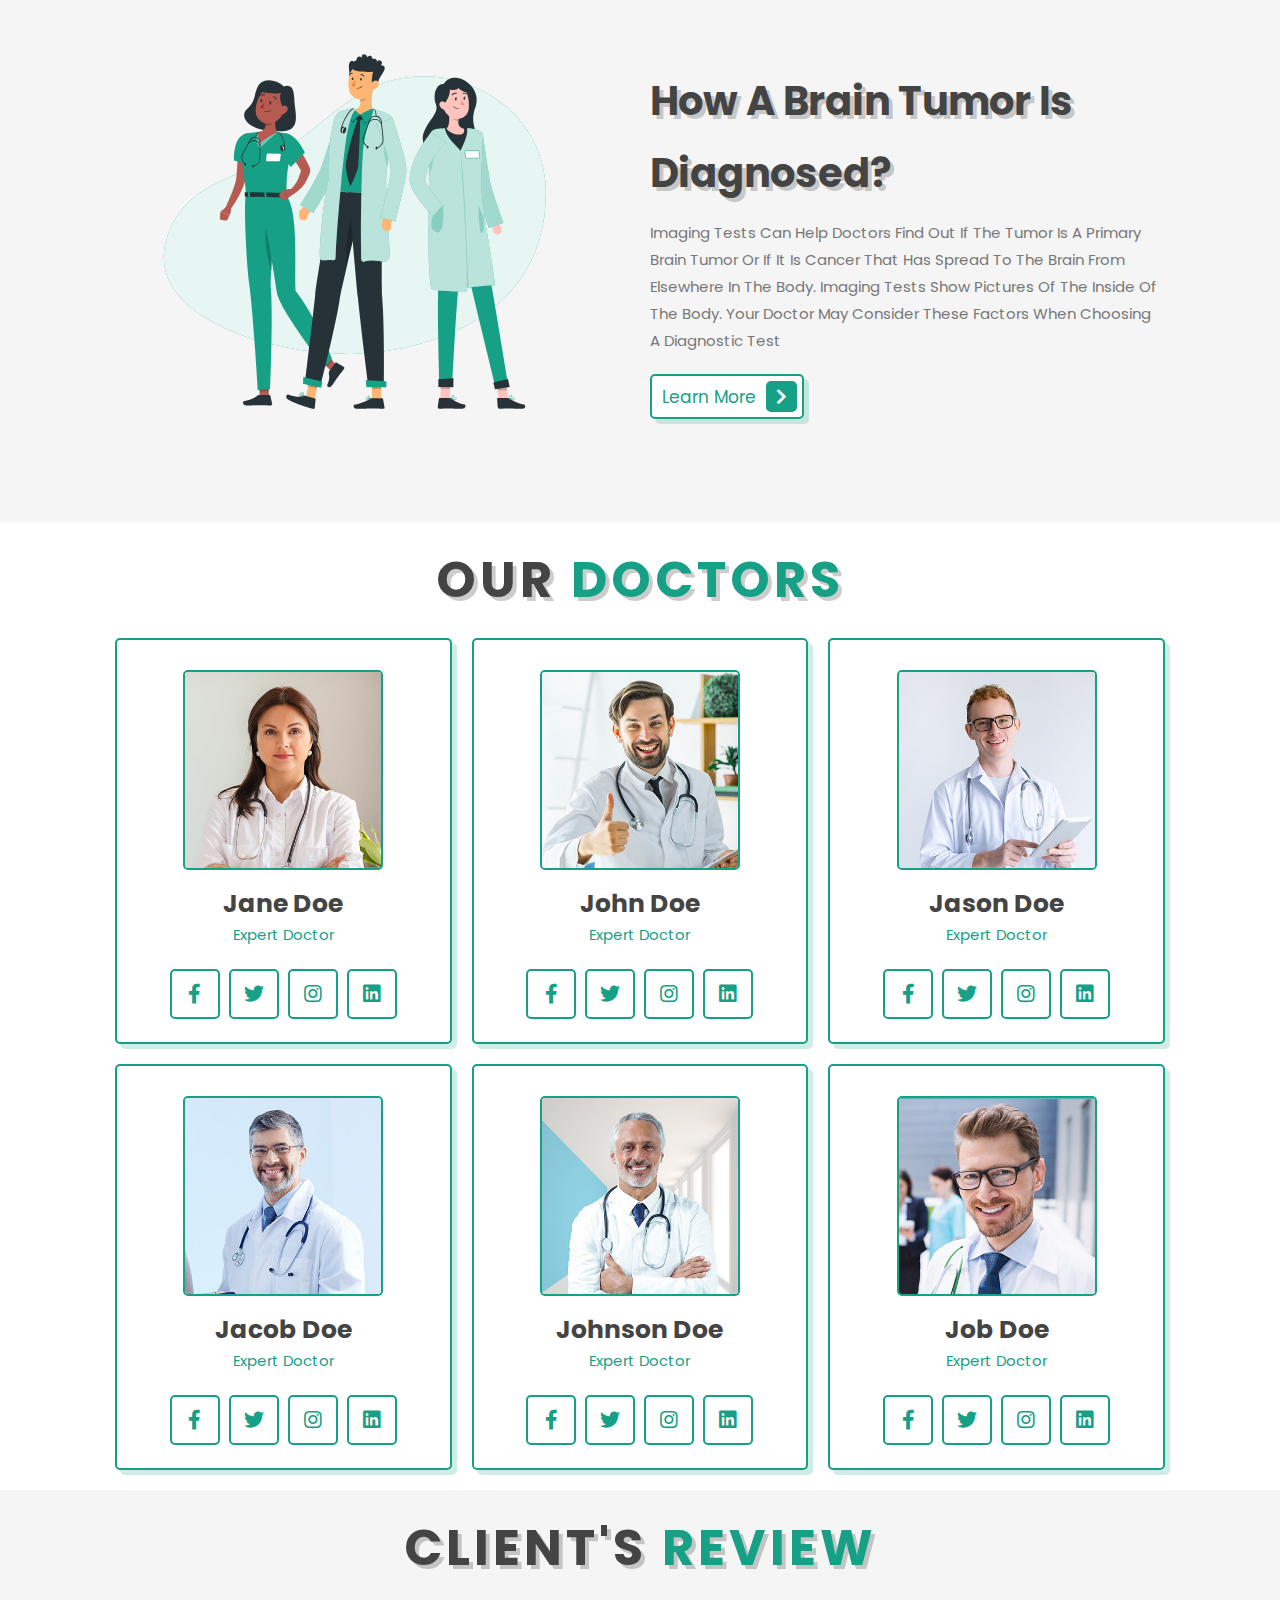
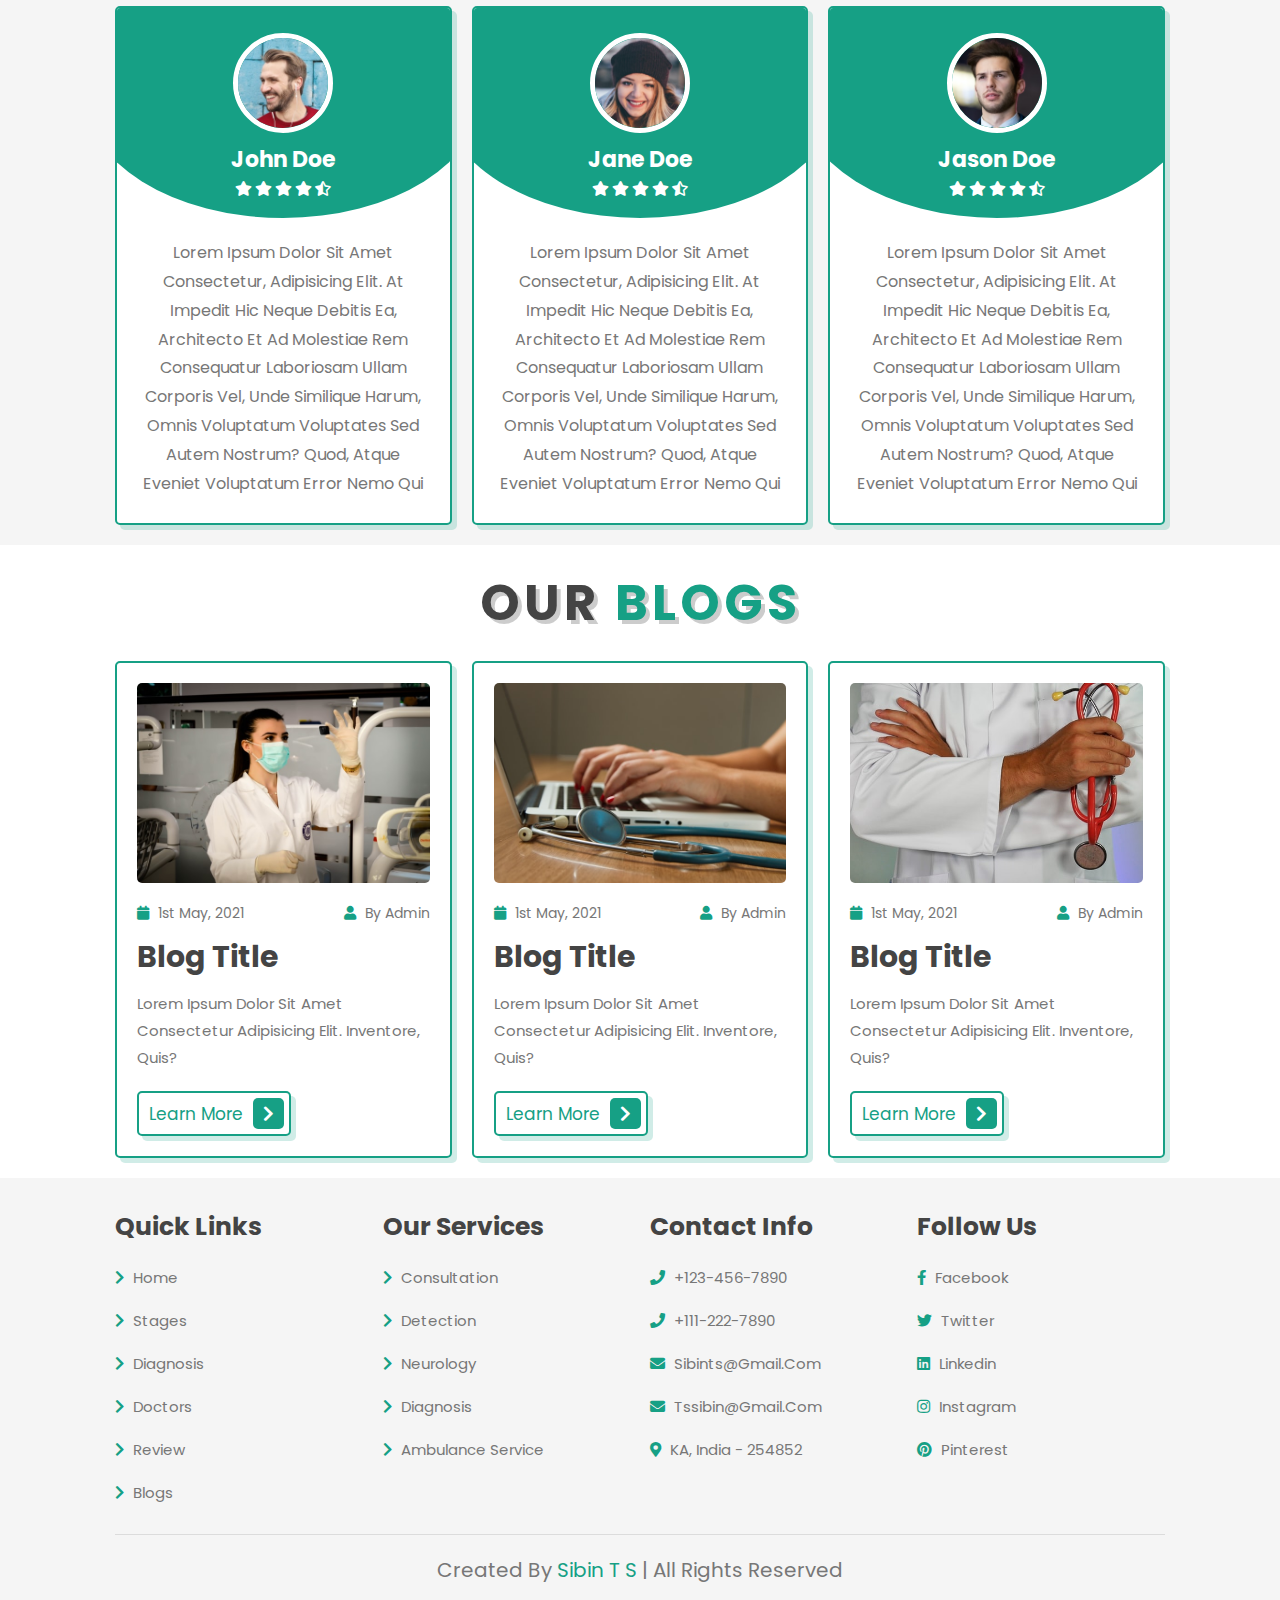
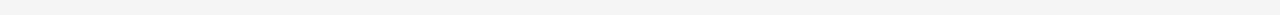
==== commit 9e280fbe: "website logo updated" ====
--- a/index.html
+++ b/index.html
@@ -22,7 +22,7 @@
 
     <header class="header">
 
-        <a href="#" class="logo"> <i class="fas fa-heartbeat"></i> Neurocare </a>
+        <a href="#" class="logo"> <i class="fa fa-user-md" aria-hidden="true"></i> Neurocare </a>
 
         <nav class="navbar">
             <a href="#home">home</a>
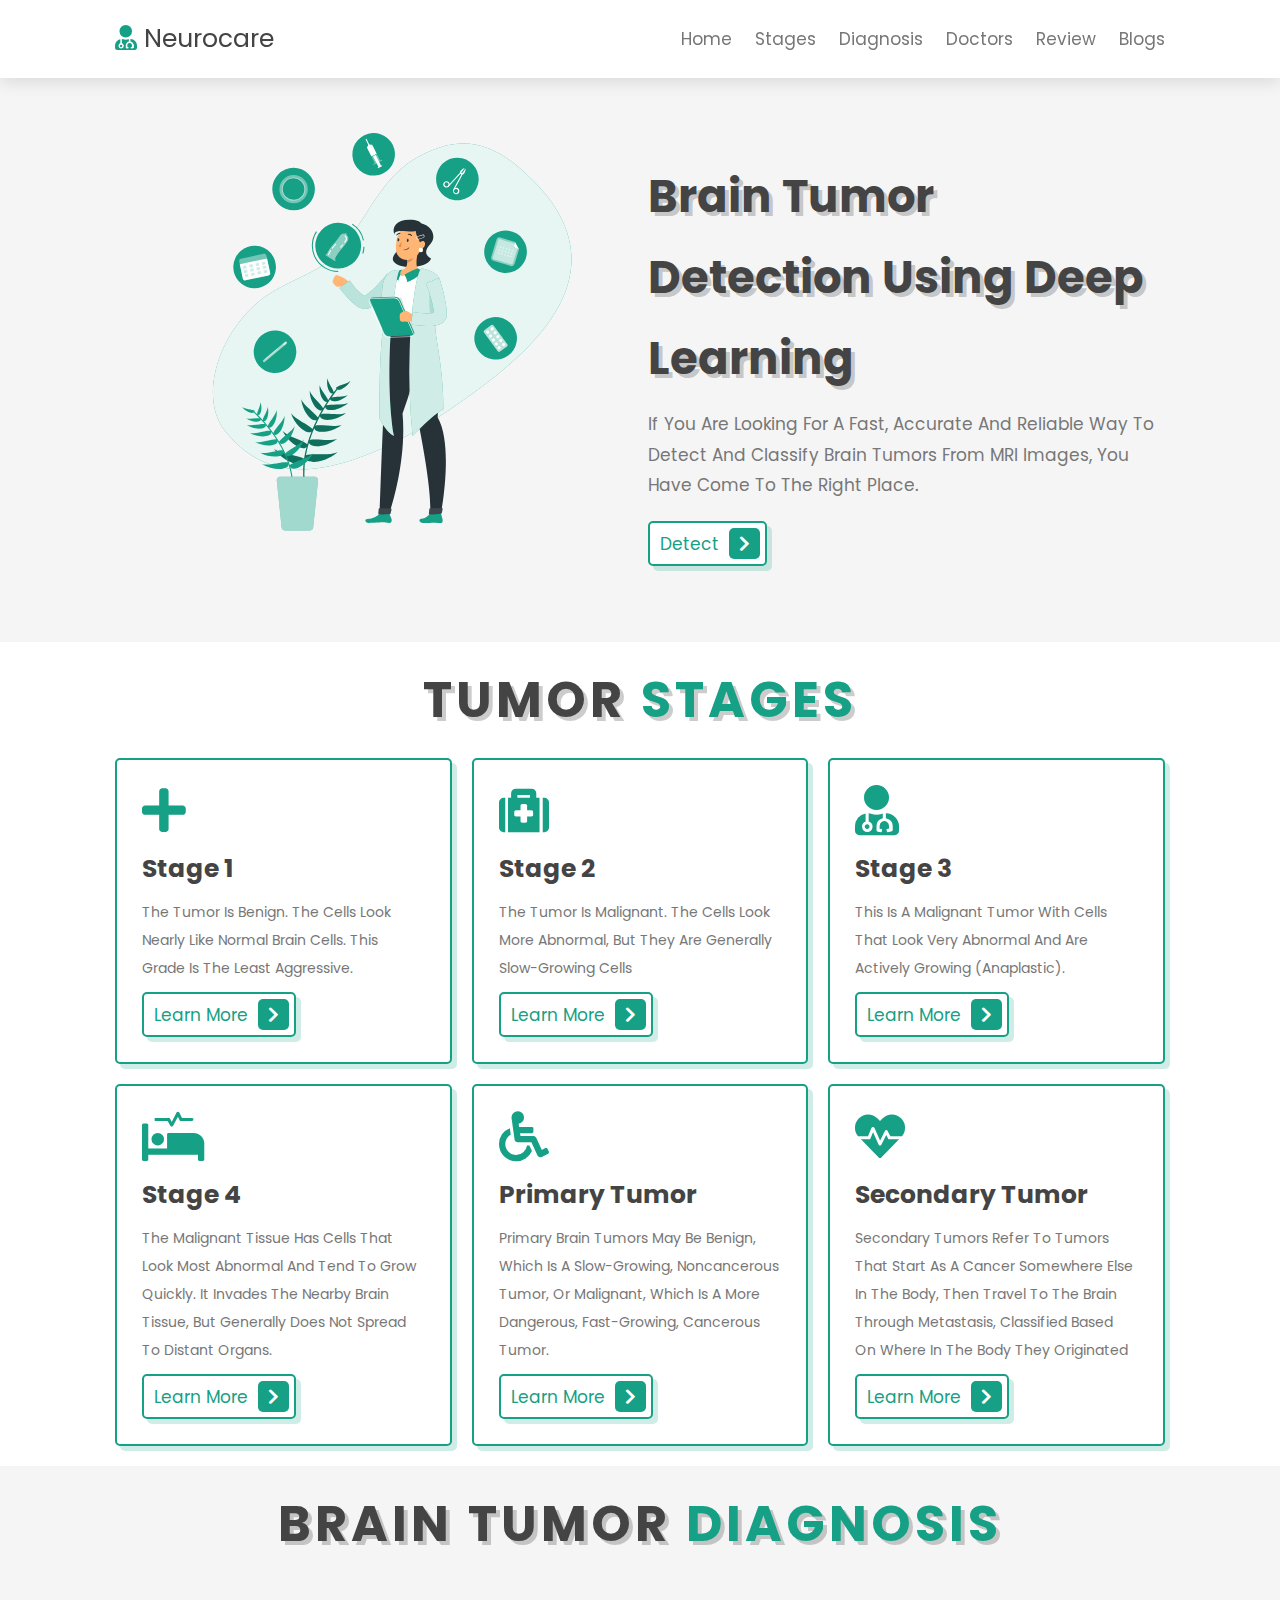
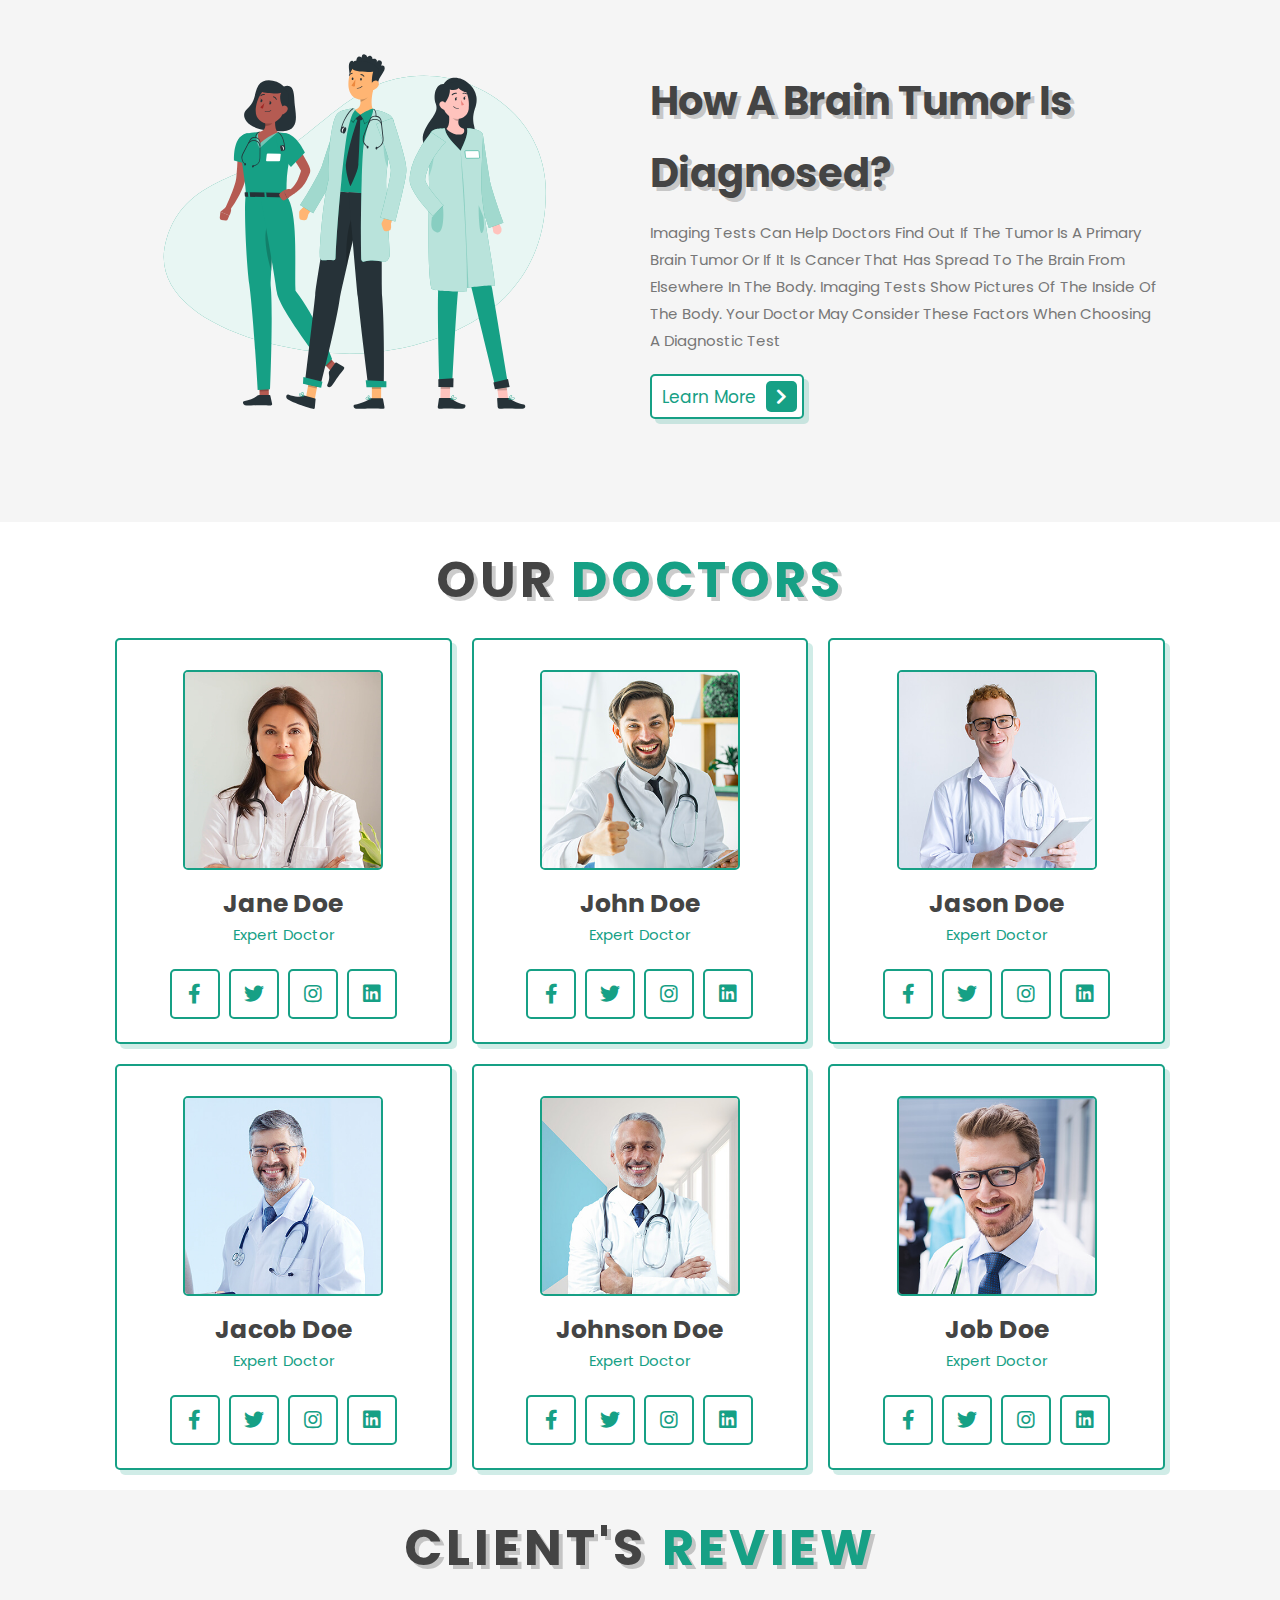
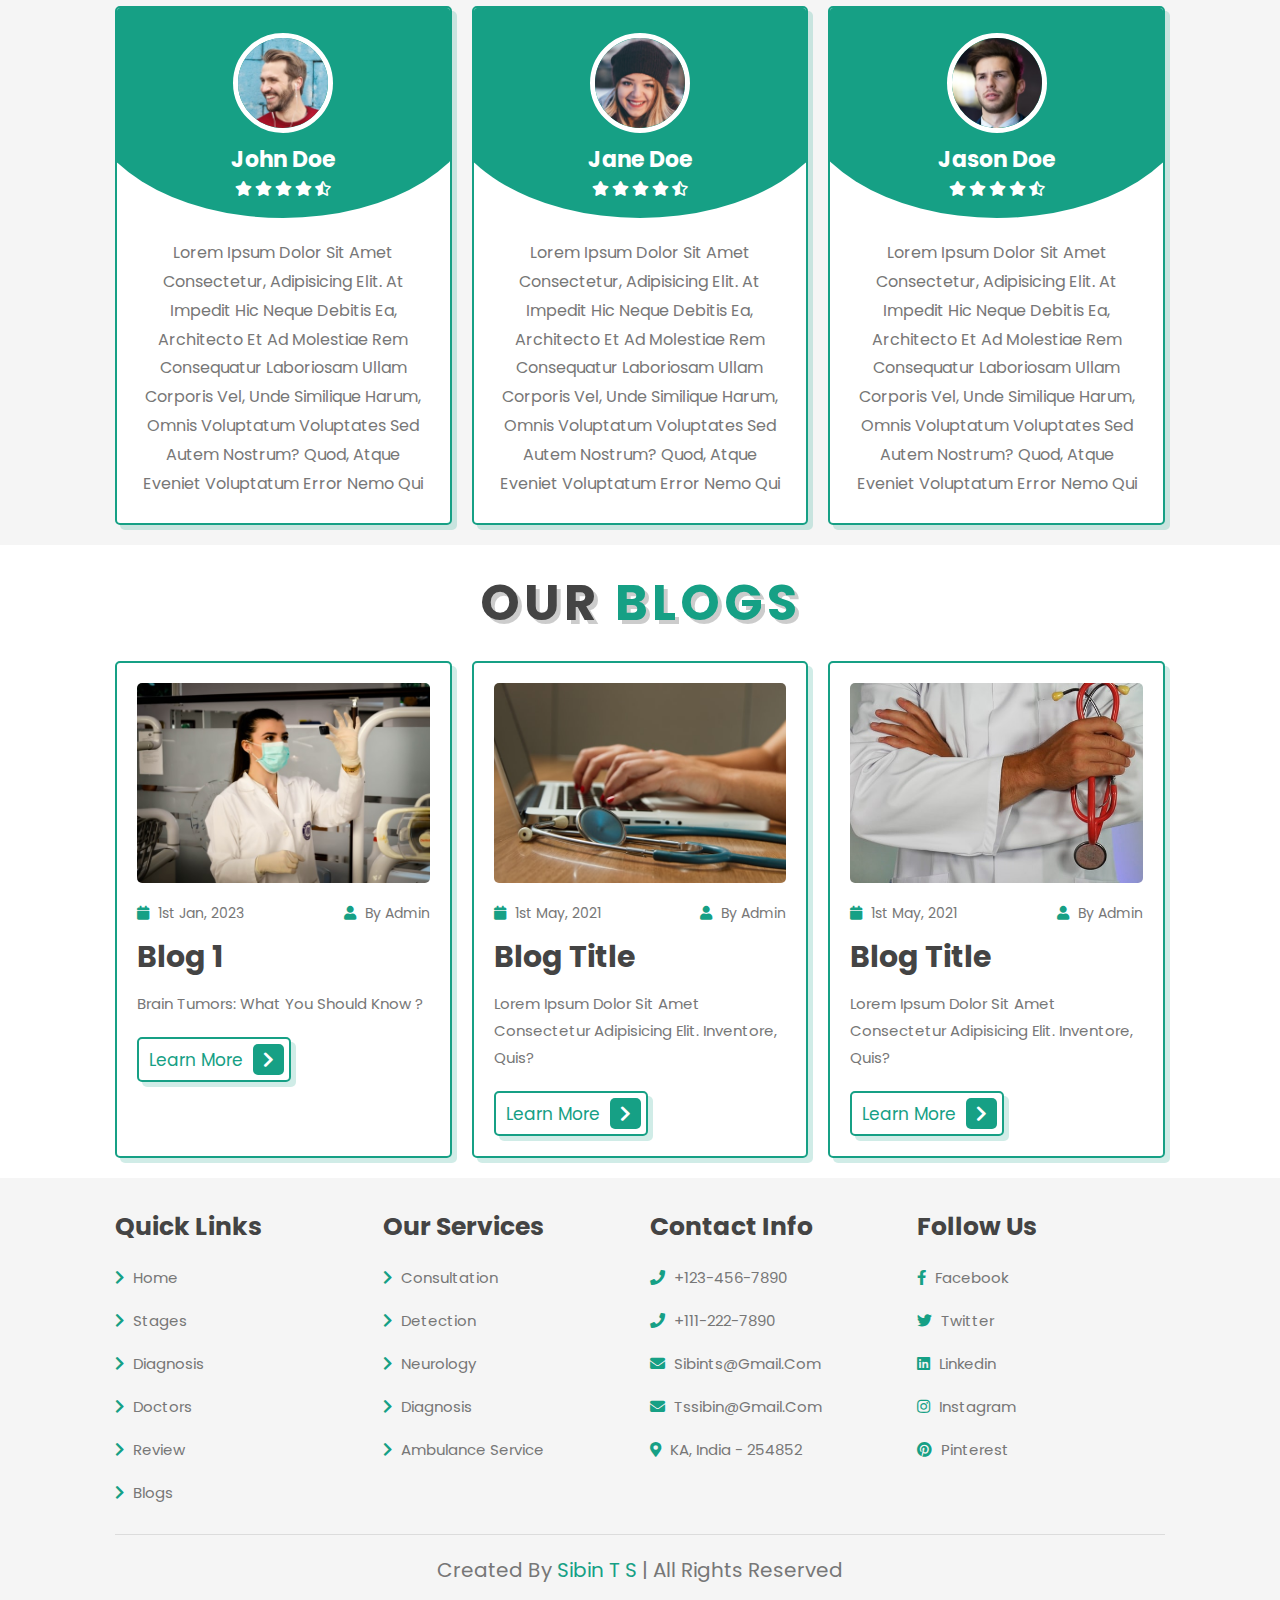
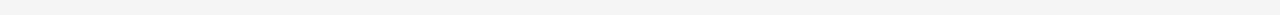
==== commit 2187d0fc: "added first blog" ====
--- a/index.html
+++ b/index.html
@@ -320,12 +320,12 @@
                 </div>
                 <div class="content">
                     <div class="icon">
-                        <a href="#"> <i class="fas fa-calendar"></i> 1st may, 2021 </a>
+                        <a href="#"> <i class="fas fa-calendar"></i> 1st Jan, 2023 </a>
                         <a href="#"> <i class="fas fa-user"></i> by admin </a>
                     </div>
-                    <h3>blog title</h3>
-                    <p>Lorem ipsum dolor sit amet consectetur adipisicing elit. Inventore, quis?</p>
-                    <a href="#" class="btn"> learn more <span class="fas fa-chevron-right"></span> </a>
+                    <h3>blog 1</h3>
+                    <p>Brain tumors: What you should know ?</p>
+                    <a class="btn" onclick="window.open(this.href,'_blank');return false;" href="https://cancerblog.mayoclinic.org/2022/05/10/brain-tumors-what-you-should-know/"> learn more <span class="fas fa-chevron-right"></span> </a>
                 </div>
             </div>
 
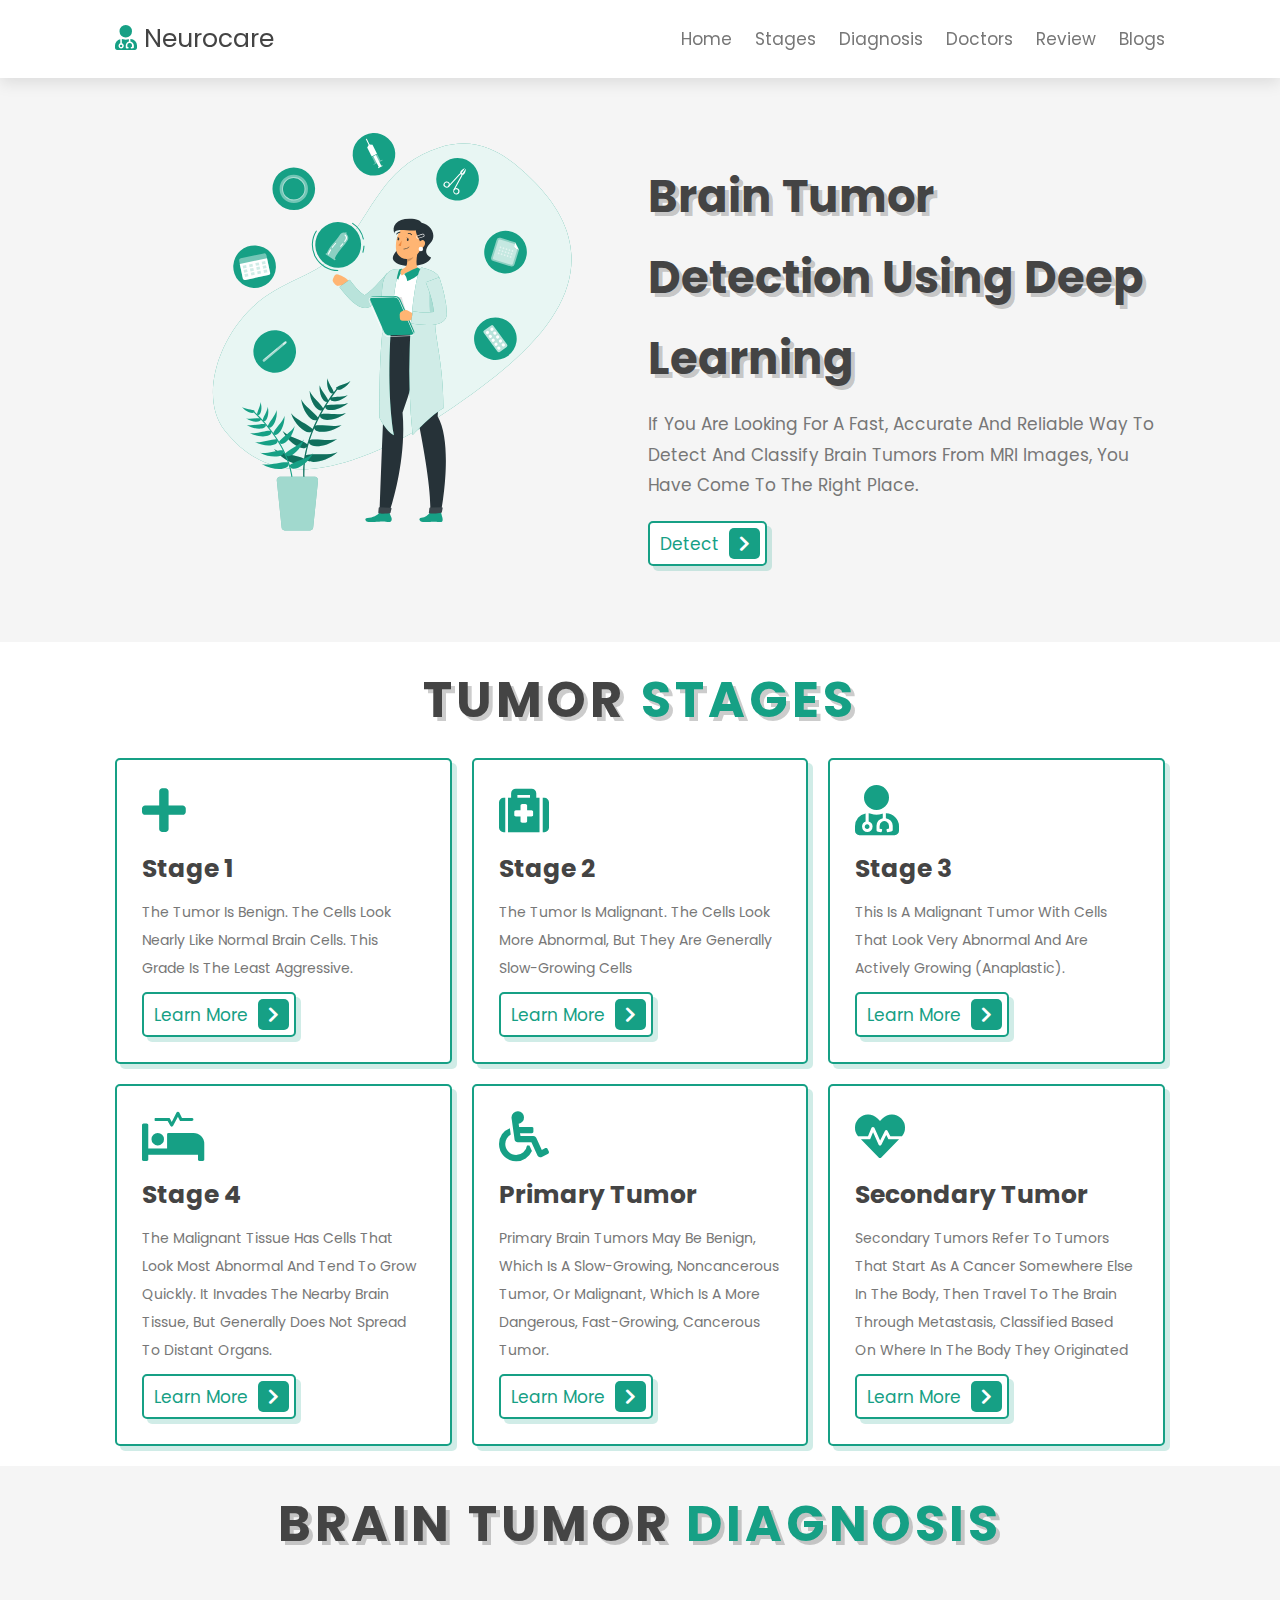
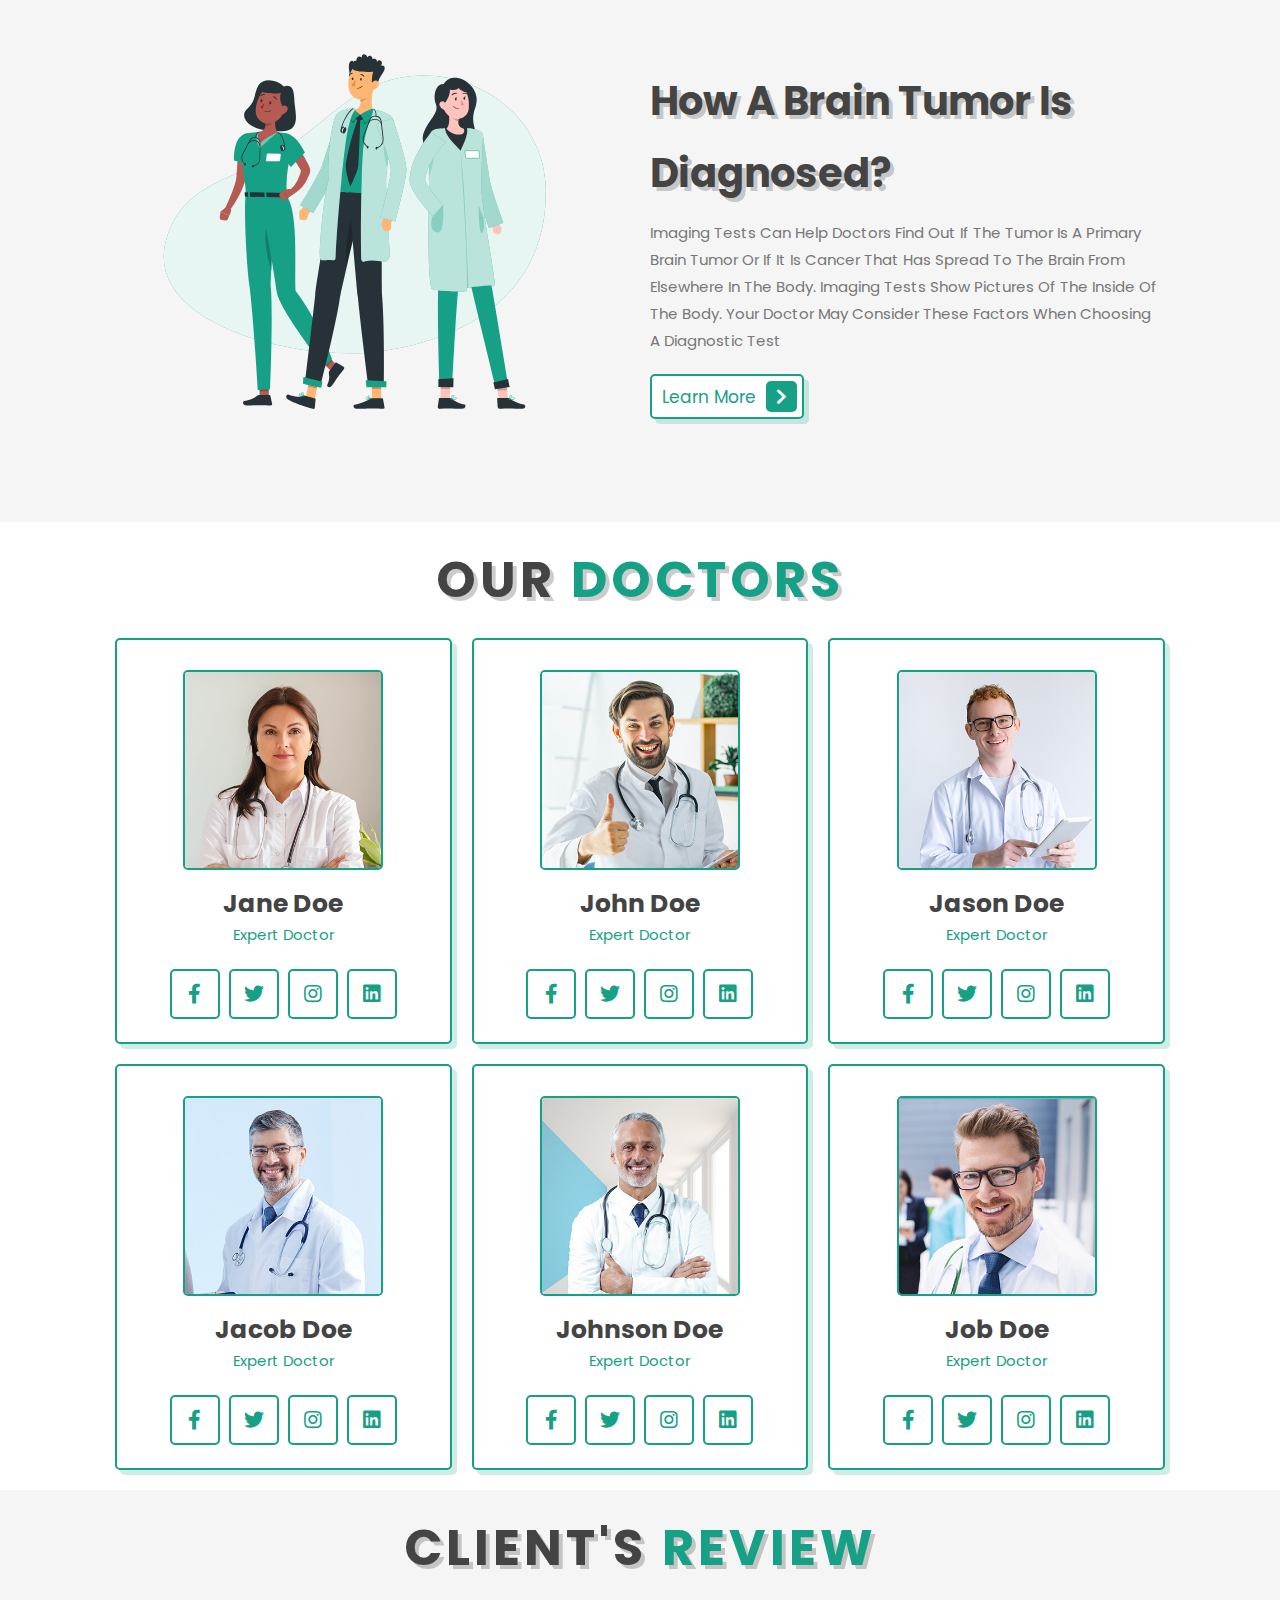
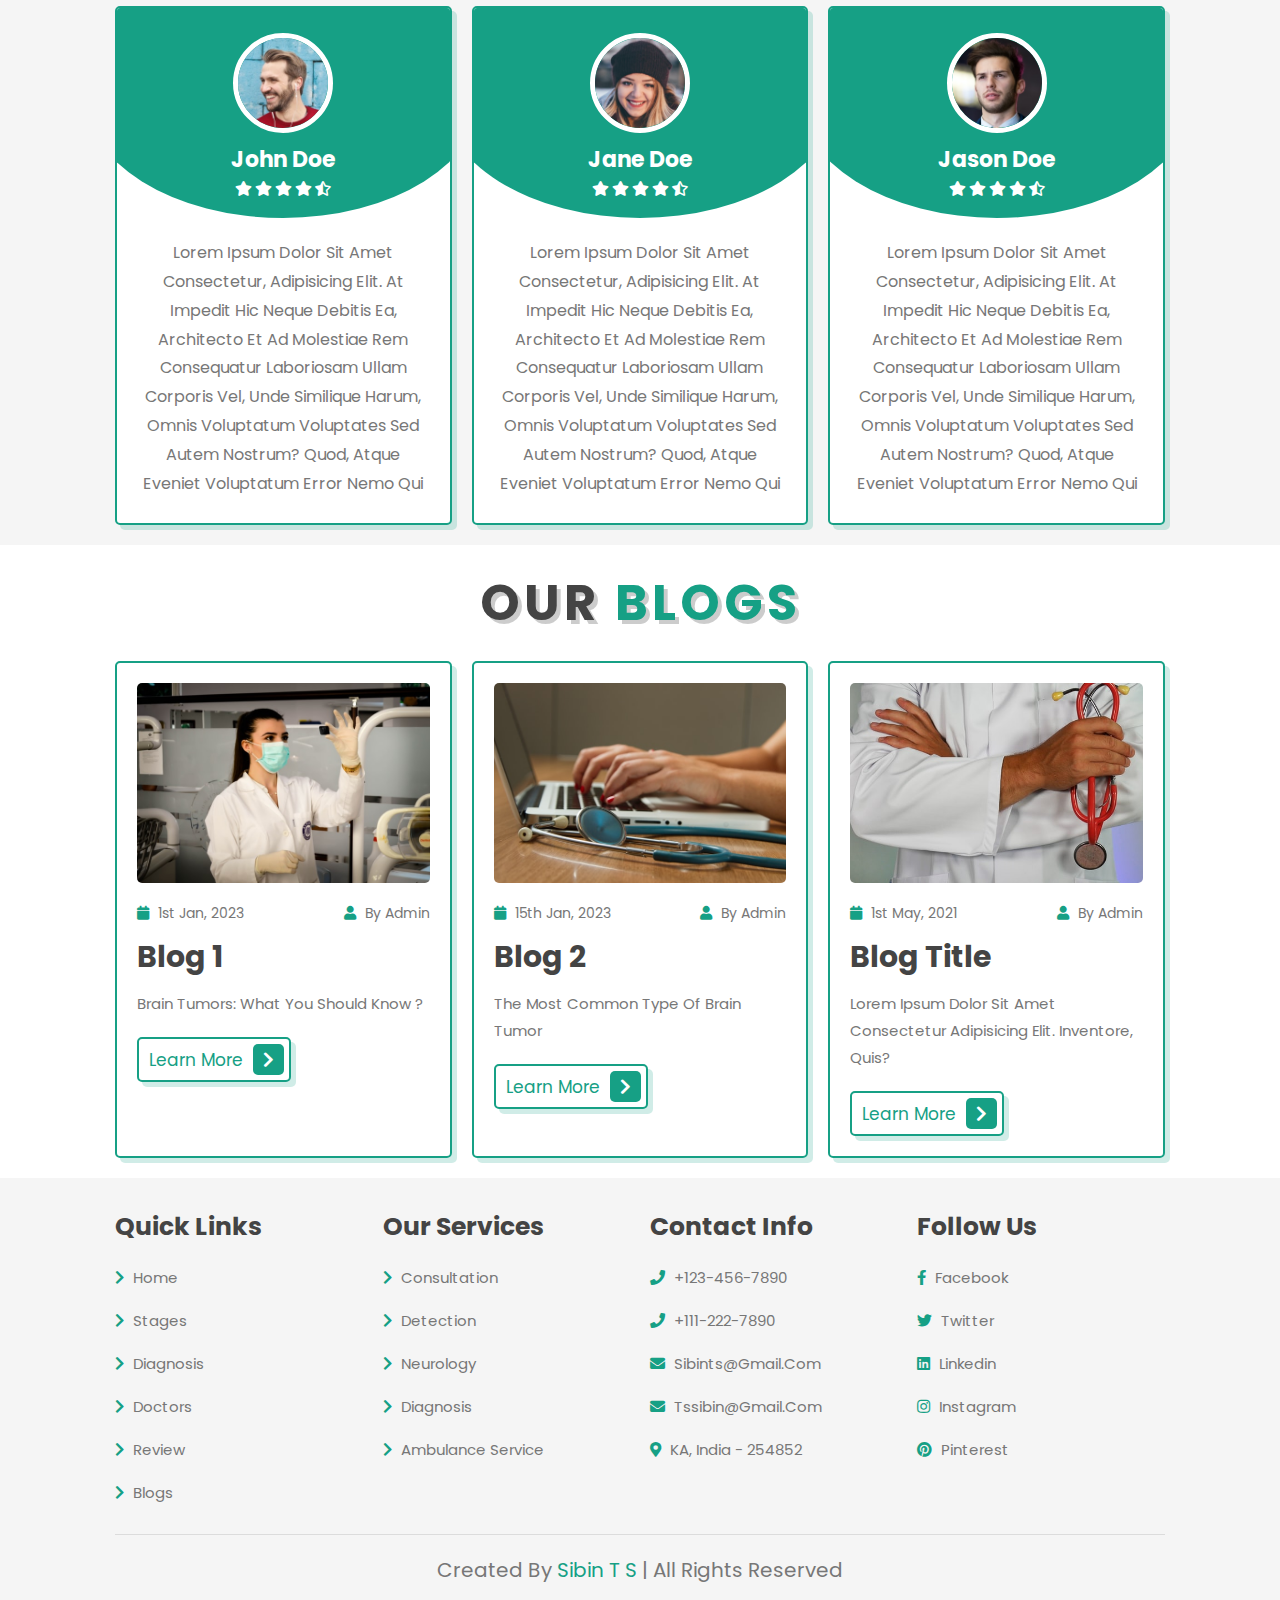
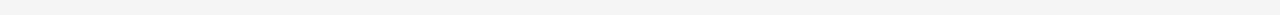
==== commit f584f775: "added second blog" ====
--- a/index.html
+++ b/index.html
@@ -335,12 +335,12 @@
                 </div>
                 <div class="content">
                     <div class="icon">
-                        <a href="#"> <i class="fas fa-calendar"></i> 1st may, 2021 </a>
+                        <a href="#"> <i class="fas fa-calendar"></i> 15th jan, 2023 </a>
                         <a href="#"> <i class="fas fa-user"></i> by admin </a>
                     </div>
-                    <h3>blog title</h3>
-                    <p>Lorem ipsum dolor sit amet consectetur adipisicing elit. Inventore, quis?</p>
-                    <a href="#" class="btn"> learn more <span class="fas fa-chevron-right"></span> </a>
+                    <h3>blog 2</h3>
+                    <p>The Most Common Type of Brain Tumor</p>
+                    <a class="btn" onclick="window.open(this.href,'_blank');return false;" href="https://www.cerebrummd.com/blog/the-most-common-type-of-brain-tumor"> learn more <span class="fas fa-chevron-right"></span> </a>
                 </div>
             </div>
 
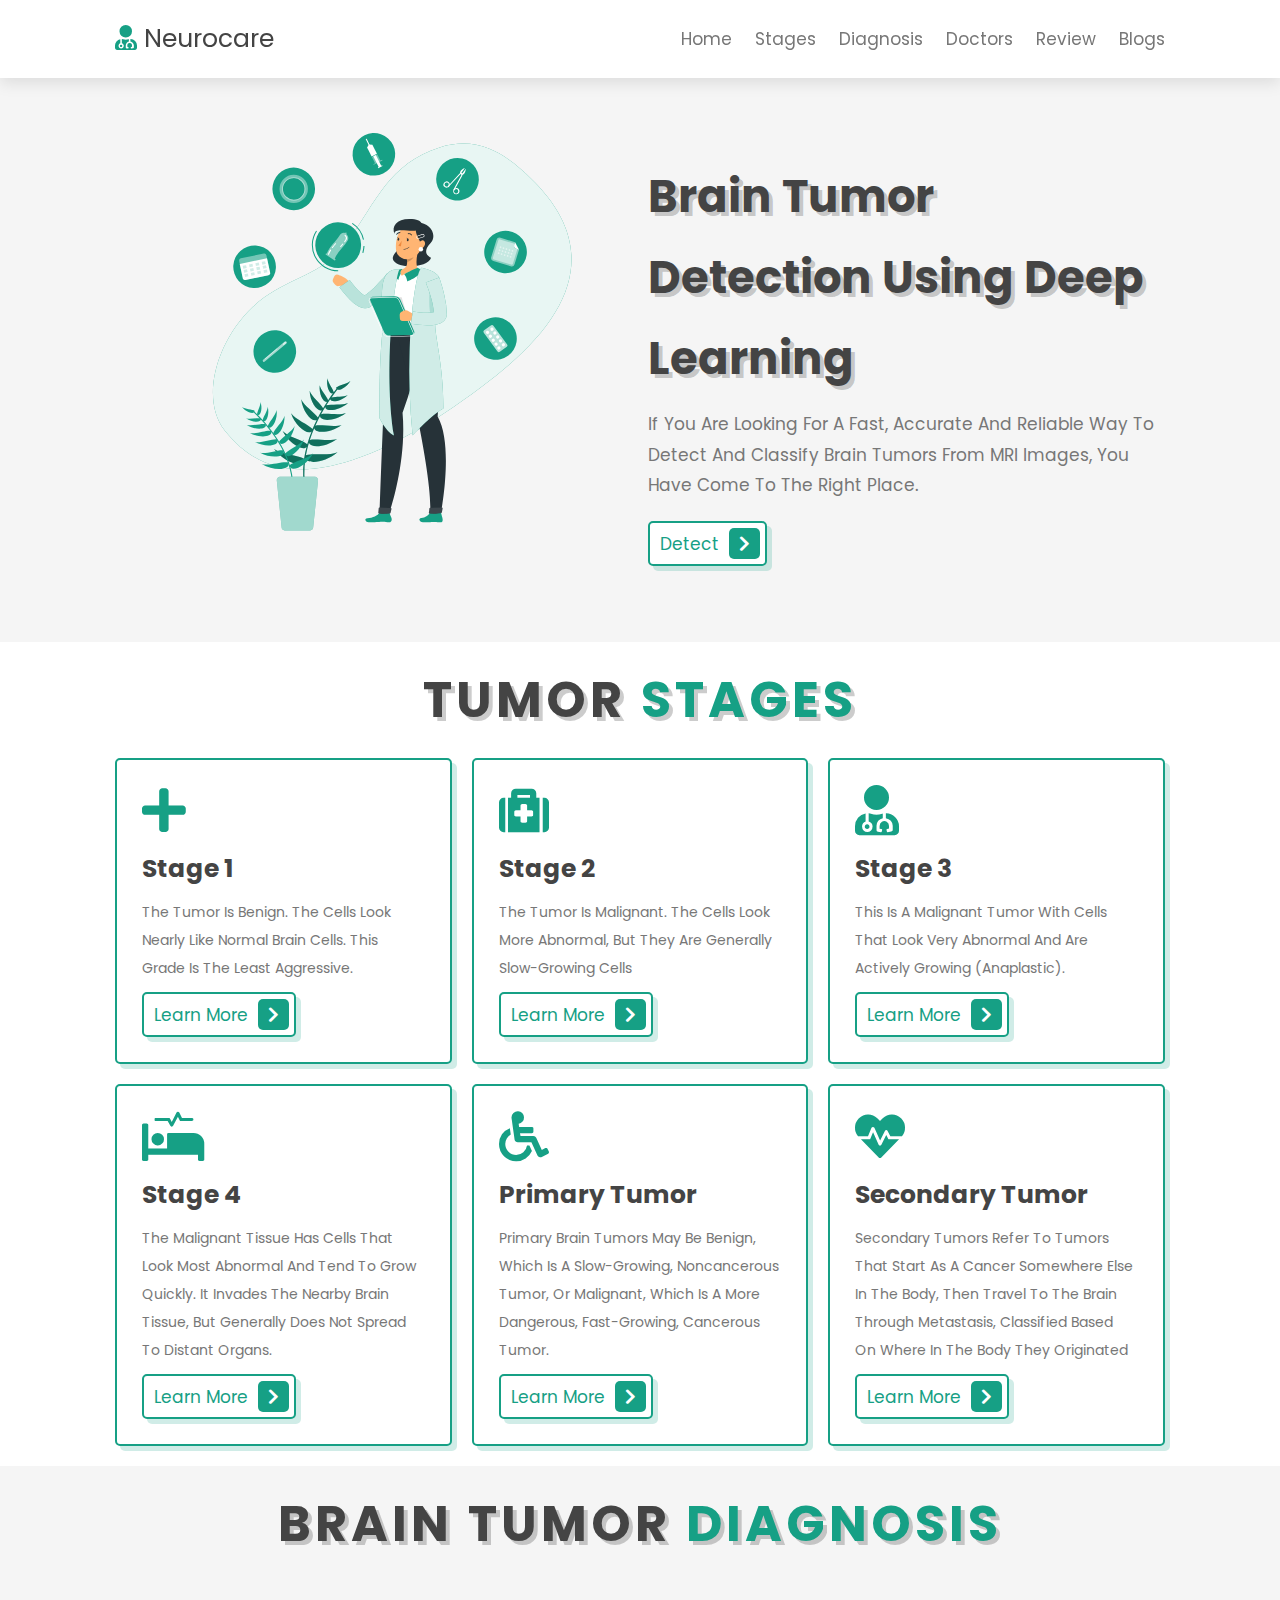
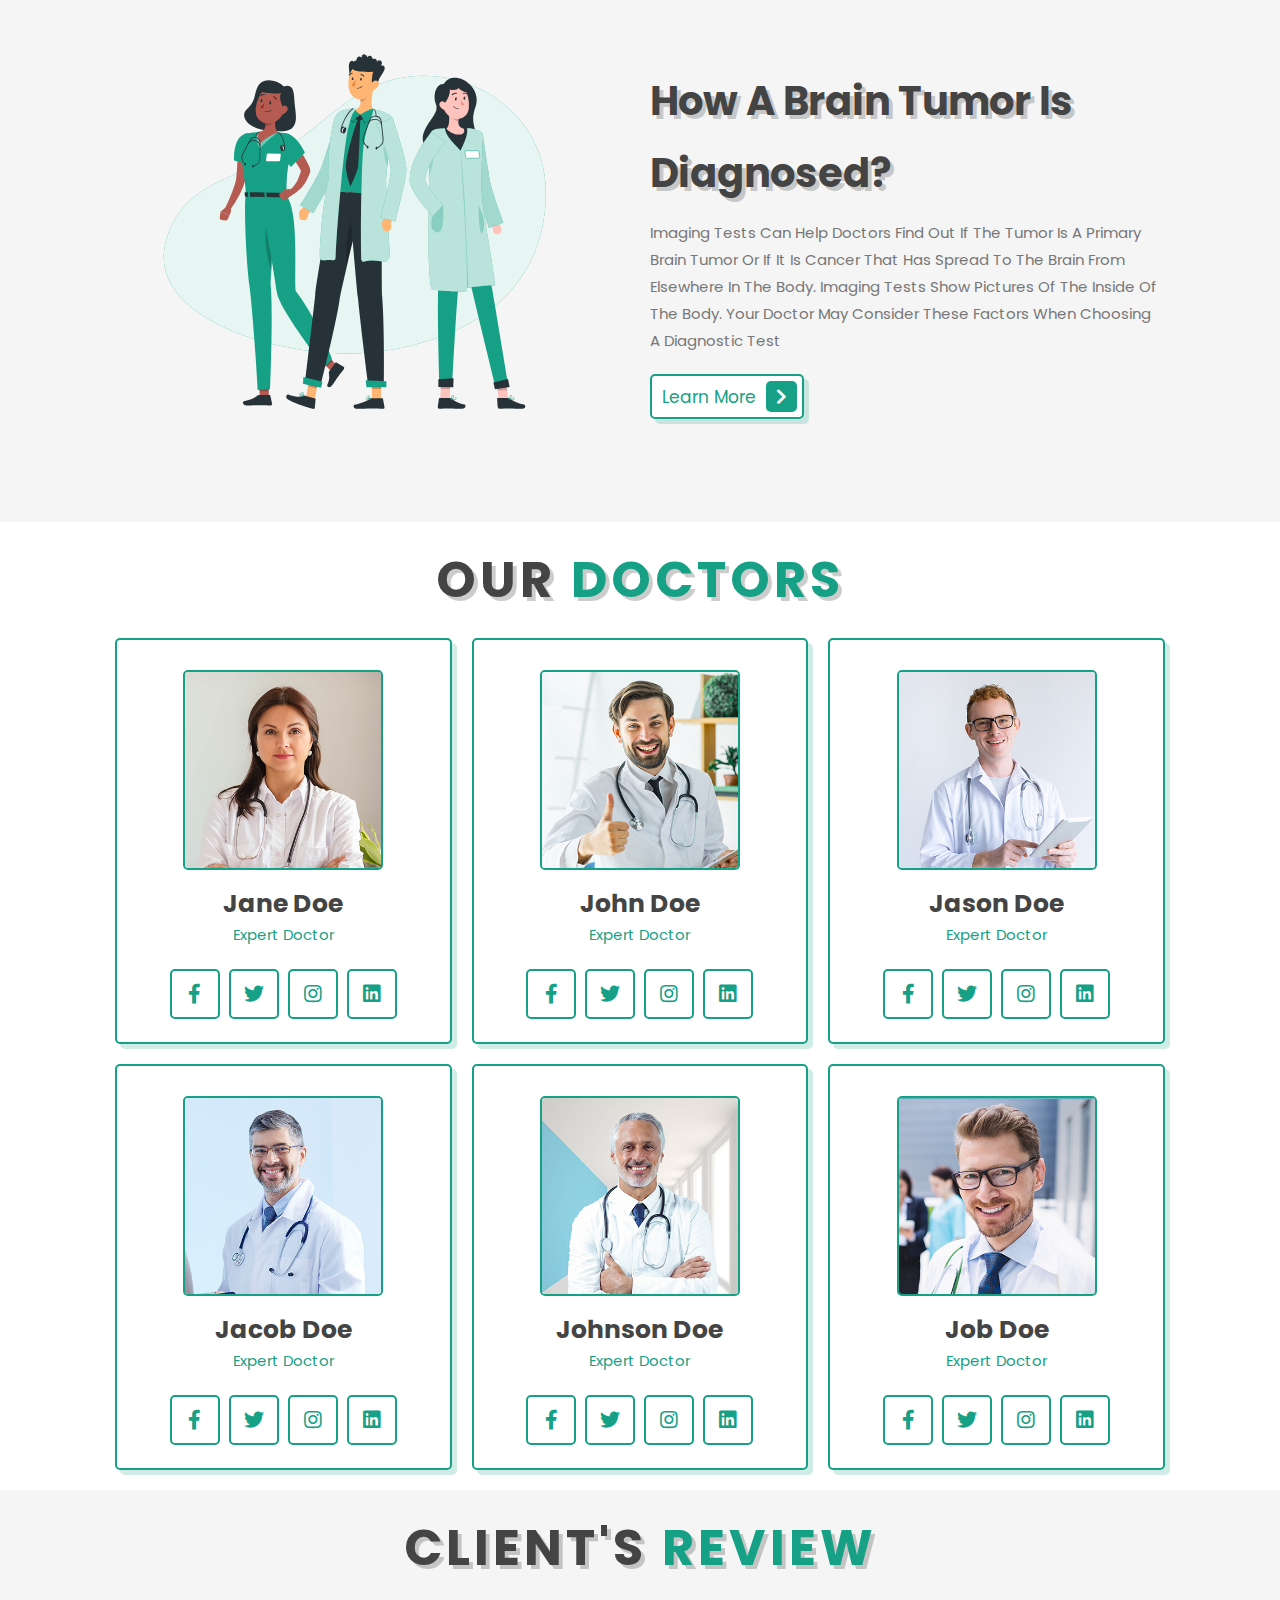
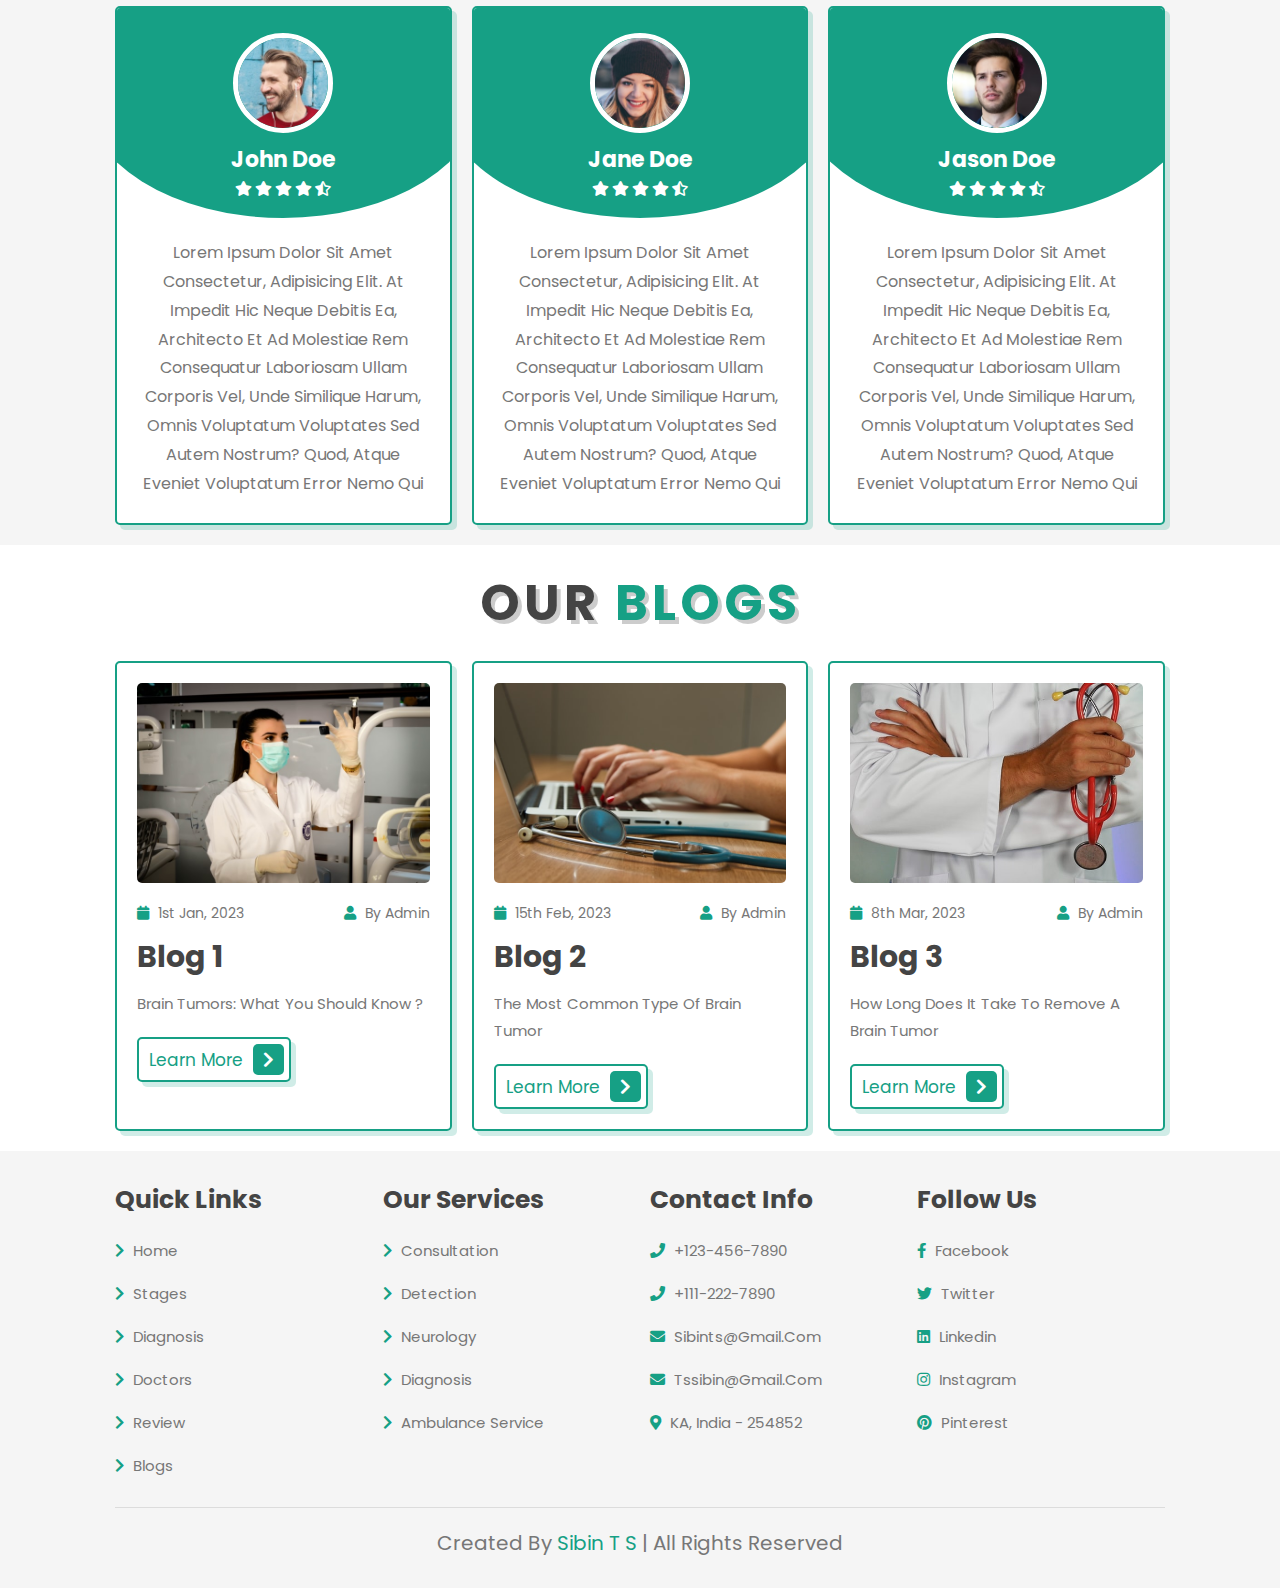
==== commit b1db6a79: "added third blog" ====
--- a/index.html
+++ b/index.html
@@ -335,7 +335,7 @@
                 </div>
                 <div class="content">
                     <div class="icon">
-                        <a href="#"> <i class="fas fa-calendar"></i> 15th jan, 2023 </a>
+                        <a href="#"> <i class="fas fa-calendar"></i> 15th feb, 2023 </a>
                         <a href="#"> <i class="fas fa-user"></i> by admin </a>
                     </div>
                     <h3>blog 2</h3>
@@ -350,12 +350,12 @@
                 </div>
                 <div class="content">
                     <div class="icon">
-                        <a href="#"> <i class="fas fa-calendar"></i> 1st may, 2021 </a>
+                        <a href="#"> <i class="fas fa-calendar"></i> 8th mar, 2023 </a>
                         <a href="#"> <i class="fas fa-user"></i> by admin </a>
                     </div>
-                    <h3>blog title</h3>
-                    <p>Lorem ipsum dolor sit amet consectetur adipisicing elit. Inventore, quis?</p>
-                    <a href="#" class="btn"> learn more <span class="fas fa-chevron-right"></span> </a>
+                    <h3>blog 3</h3>
+                    <p>How long does it take to remove a Brain Tumor</p>
+                    <a class="btn" onclick="window.open(this.href,'_blank');return false;" href="https://www.parashospitals.com/blogs/how-long-does-it-take-to-remove-a-brain-tumor"> learn more <span class="fas fa-chevron-right"></span> </a>
                 </div>
             </div>
 
